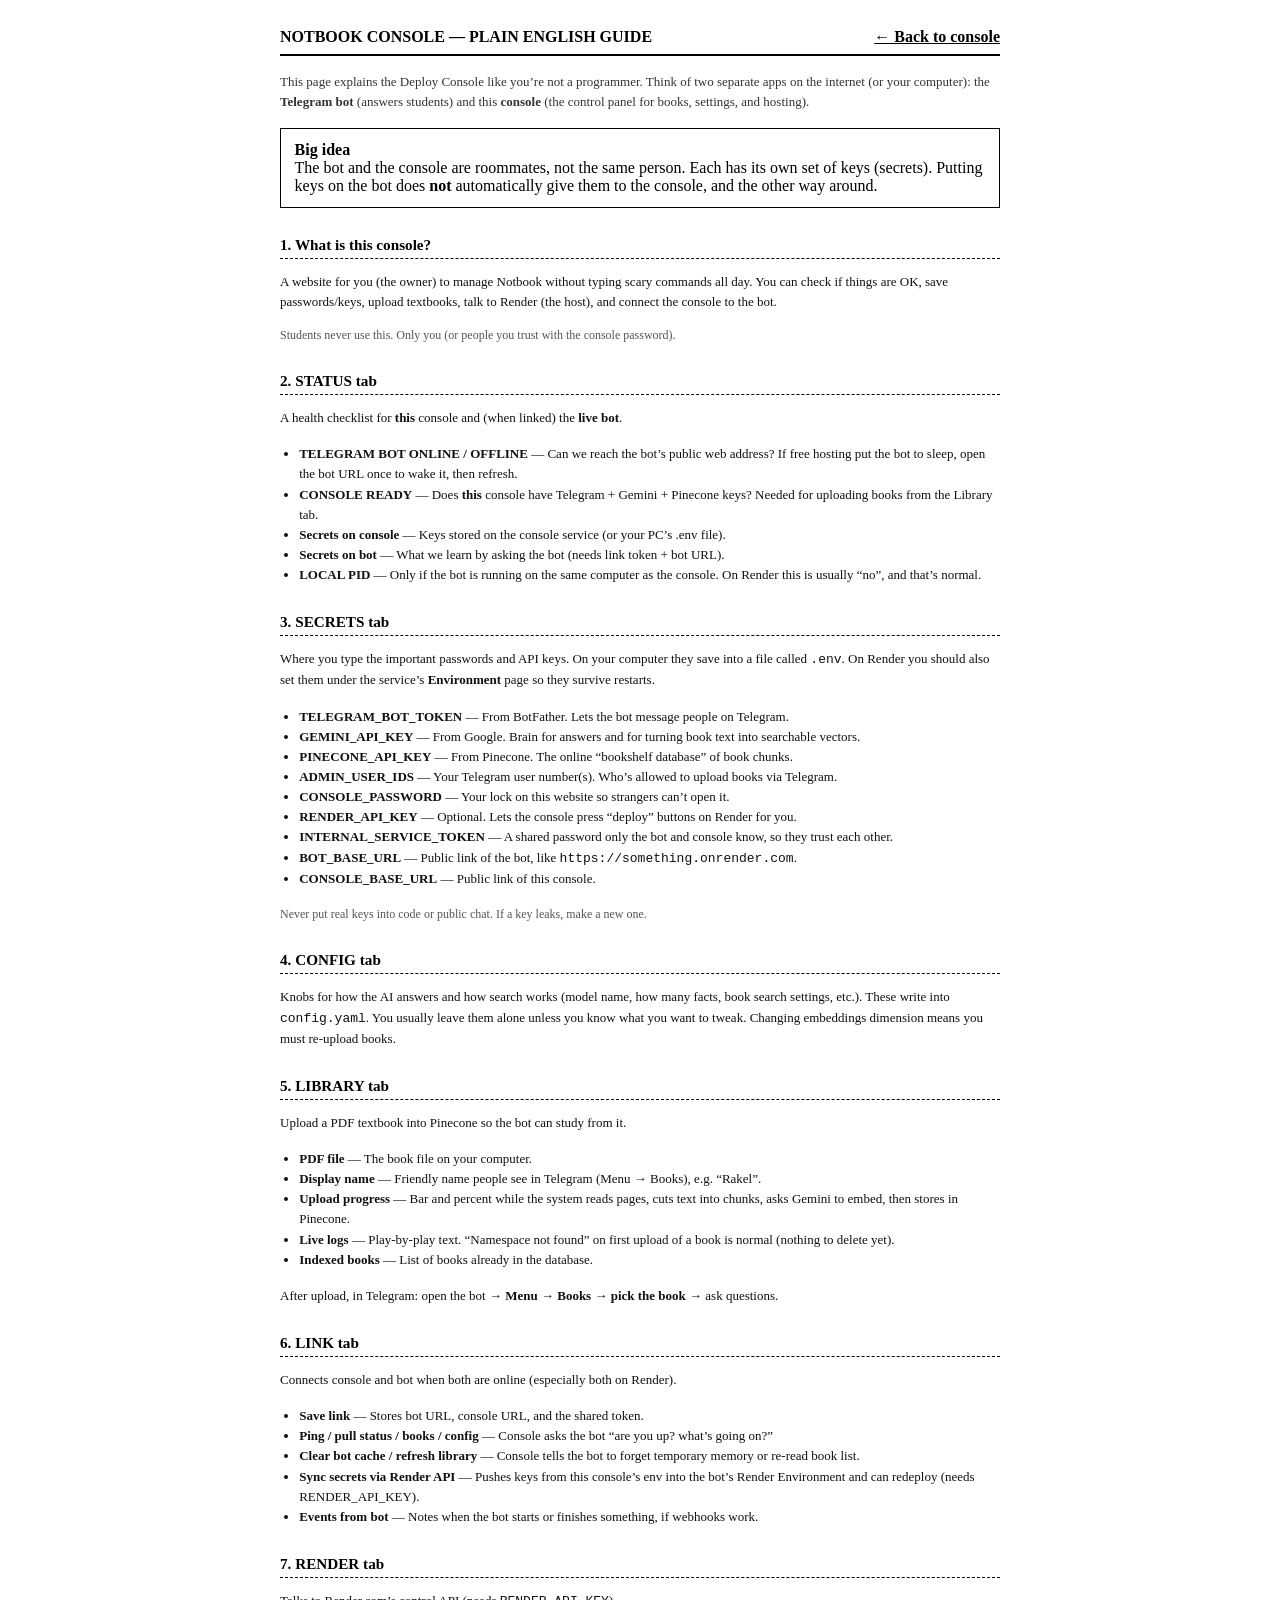
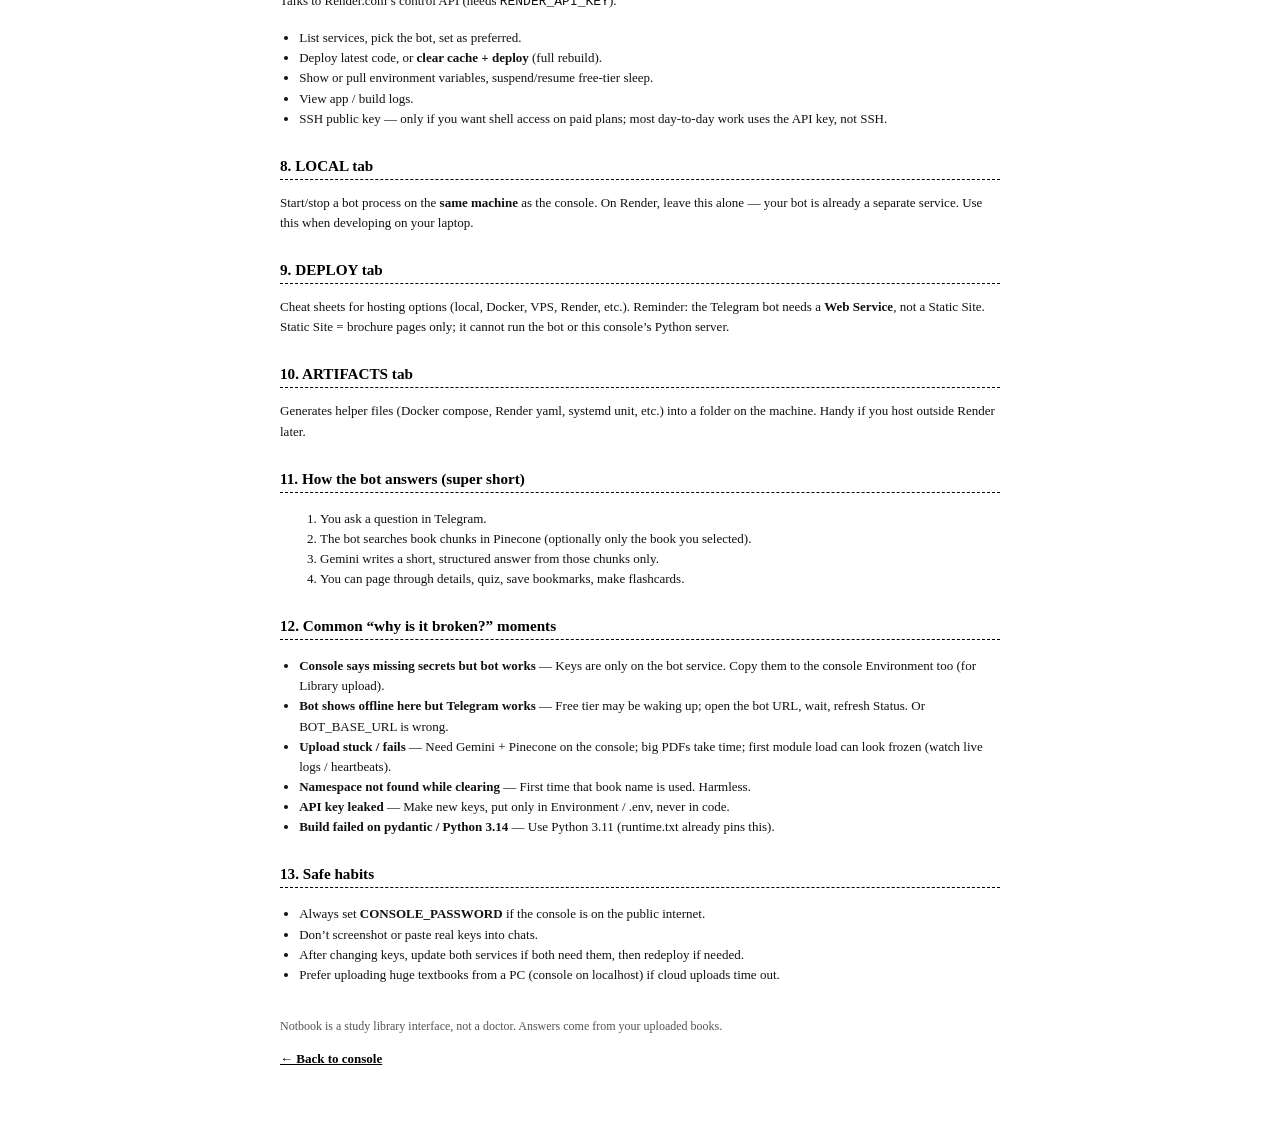
==== deploy_console/templates/docs.html @ f4c363a6 "Fix live bot status on STATUS; add plain-English /docs guide Probe BOT_BASE_URL /health and linked /" ====
<!DOCTYPE html>
<html lang="en">
<head>
  <meta charset="UTF-8" />
  <meta name="viewport" content="width=device-width, initial-scale=1" />
  <title>Notbook Console — Simple Guide</title>
  <link rel="stylesheet" href="/static/style.css" />
  <style>
    .docs { max-width: 720px; margin: 0 auto; padding: 1.25rem 1.1rem 3rem; }
    .docs h1 { font-size: 1.25rem; margin: 0 0 0.5rem; letter-spacing: 0.04em; }
    .docs h2 { font-size: 0.95rem; margin: 1.75rem 0 0.5rem; border-bottom: 1px dashed #000; padding-bottom: 0.25rem; }
    .docs p, .docs li { font-size: 13px; line-height: 1.55; color: #111; }
    .docs .lead { color: #333; margin-bottom: 1rem; }
    .docs .box { border: 1px solid #000; padding: 0.75rem 0.85rem; margin: 0.75rem 0; background: #fff; }
    .docs .dim { color: #555; font-size: 12px; }
    .docs a { color: #000; font-weight: 600; }
    .docs ul { padding-left: 1.2rem; }
    .docs .topbar { display: flex; justify-content: space-between; align-items: baseline; margin-bottom: 1rem; border-bottom: 2px solid #000; padding-bottom: 0.5rem; }
  </style>
</head>
<body>
  <div class="crt docs">
    <div class="topbar">
      <strong>NOTBOOK CONSOLE — PLAIN ENGLISH GUIDE</strong>
      <a href="/">← Back to console</a>
    </div>

    <p class="lead">
      This page explains the Deploy Console like you’re not a programmer.
      Think of two separate apps on the internet (or your computer): the <b>Telegram bot</b>
      (answers students) and this <b>console</b> (the control panel for books, settings, and hosting).
    </p>

    <div class="box">
      <b>Big idea</b><br />
      The bot and the console are roommates, not the same person.
      Each has its own set of keys (secrets). Putting keys on the bot does <b>not</b>
      automatically give them to the console, and the other way around.
    </div>

    <h2>1. What is this console?</h2>
    <p>
      A website for you (the owner) to manage Notbook without typing scary commands all day.
      You can check if things are OK, save passwords/keys, upload textbooks, talk to Render
      (the host), and connect the console to the bot.
    </p>
    <p class="dim">Students never use this. Only you (or people you trust with the console password).</p>

    <h2>2. STATUS tab</h2>
    <p>A health checklist for <b>this</b> console and (when linked) the <b>live bot</b>.</p>
    <ul>
      <li><b>TELEGRAM BOT ONLINE / OFFLINE</b> — Can we reach the bot’s public web address?
        If free hosting put the bot to sleep, open the bot URL once to wake it, then refresh.</li>
      <li><b>CONSOLE READY</b> — Does <b>this</b> console have Telegram + Gemini + Pinecone keys?
        Needed for uploading books from the Library tab.</li>
      <li><b>Secrets on console</b> — Keys stored on the console service (or your PC’s .env file).</li>
      <li><b>Secrets on bot</b> — What we learn by asking the bot (needs link token + bot URL).</li>
      <li><b>LOCAL PID</b> — Only if the bot is running on the same computer as the console.
        On Render this is usually “no”, and that’s normal.</li>
    </ul>

    <h2>3. SECRETS tab</h2>
    <p>Where you type the important passwords and API keys. On your computer they save into a file called <code>.env</code>. On Render you should also set them under the service’s <b>Environment</b> page so they survive restarts.</p>
    <ul>
      <li><b>TELEGRAM_BOT_TOKEN</b> — From BotFather. Lets the bot message people on Telegram.</li>
      <li><b>GEMINI_API_KEY</b> — From Google. Brain for answers and for turning book text into searchable vectors.</li>
      <li><b>PINECONE_API_KEY</b> — From Pinecone. The online “bookshelf database” of book chunks.</li>
      <li><b>ADMIN_USER_IDS</b> — Your Telegram user number(s). Who’s allowed to upload books via Telegram.</li>
      <li><b>CONSOLE_PASSWORD</b> — Your lock on this website so strangers can’t open it.</li>
      <li><b>RENDER_API_KEY</b> — Optional. Lets the console press “deploy” buttons on Render for you.</li>
      <li><b>INTERNAL_SERVICE_TOKEN</b> — A shared password only the bot and console know, so they trust each other.</li>
      <li><b>BOT_BASE_URL</b> — Public link of the bot, like <code>https://something.onrender.com</code>.</li>
      <li><b>CONSOLE_BASE_URL</b> — Public link of this console.</li>
    </ul>
    <p class="dim">Never put real keys into code or public chat. If a key leaks, make a new one.</p>

    <h2>4. CONFIG tab</h2>
    <p>
      Knobs for how the AI answers and how search works (model name, how many facts, book search settings, etc.).
      These write into <code>config.yaml</code>. You usually leave them alone unless you know what you want to tweak.
      Changing embeddings dimension means you must re-upload books.
    </p>

    <h2>5. LIBRARY tab</h2>
    <p>Upload a PDF textbook into Pinecone so the bot can study from it.</p>
    <ul>
      <li><b>PDF file</b> — The book file on your computer.</li>
      <li><b>Display name</b> — Friendly name people see in Telegram (Menu → Books), e.g. “Rakel”.</li>
      <li><b>Upload progress</b> — Bar and percent while the system reads pages, cuts text into chunks, asks Gemini to embed, then stores in Pinecone.</li>
      <li><b>Live logs</b> — Play-by-play text. “Namespace not found” on first upload of a book is normal (nothing to delete yet).</li>
      <li><b>Indexed books</b> — List of books already in the database.</li>
    </ul>
    <p>
      After upload, in Telegram: open the bot → <b>Menu → Books → pick the book</b> → ask questions.
    </p>

    <h2>6. LINK tab</h2>
    <p>Connects console and bot when both are online (especially both on Render).</p>
    <ul>
      <li><b>Save link</b> — Stores bot URL, console URL, and the shared token.</li>
      <li><b>Ping / pull status / books / config</b> — Console asks the bot “are you up? what’s going on?”</li>
      <li><b>Clear bot cache / refresh library</b> — Console tells the bot to forget temporary memory or re-read book list.</li>
      <li><b>Sync secrets via Render API</b> — Pushes keys from this console’s env into the bot’s Render Environment and can redeploy (needs RENDER_API_KEY).</li>
      <li><b>Events from bot</b> — Notes when the bot starts or finishes something, if webhooks work.</li>
    </ul>

    <h2>7. RENDER tab</h2>
    <p>Talks to Render.com’s control API (needs <code>RENDER_API_KEY</code>).</p>
    <ul>
      <li>List services, pick the bot, set as preferred.</li>
      <li>Deploy latest code, or <b>clear cache + deploy</b> (full rebuild).</li>
      <li>Show or pull environment variables, suspend/resume free-tier sleep.</li>
      <li>View app / build logs.</li>
      <li>SSH public key — only if you want shell access on paid plans; most day-to-day work uses the API key, not SSH.</li>
    </ul>

    <h2>8. LOCAL tab</h2>
    <p>
      Start/stop a bot process on the <b>same machine</b> as the console.
      On Render, leave this alone — your bot is already a separate service.
      Use this when developing on your laptop.
    </p>

    <h2>9. DEPLOY tab</h2>
    <p>
      Cheat sheets for hosting options (local, Docker, VPS, Render, etc.).
      Reminder: the Telegram bot needs a <b>Web Service</b>, not a Static Site.
      Static Site = brochure pages only; it cannot run the bot or this console’s Python server.
    </p>

    <h2>10. ARTIFACTS tab</h2>
    <p>
      Generates helper files (Docker compose, Render yaml, systemd unit, etc.) into a folder on the machine.
      Handy if you host outside Render later.
    </p>

    <h2>11. How the bot answers (super short)</h2>
    <ol>
      <li>You ask a question in Telegram.</li>
      <li>The bot searches book chunks in Pinecone (optionally only the book you selected).</li>
      <li>Gemini writes a short, structured answer from those chunks only.</li>
      <li>You can page through details, quiz, save bookmarks, make flashcards.</li>
    </ol>

    <h2>12. Common “why is it broken?” moments</h2>
    <ul>
      <li><b>Console says missing secrets but bot works</b> — Keys are only on the bot service. Copy them to the console Environment too (for Library upload).</li>
      <li><b>Bot shows offline here but Telegram works</b> — Free tier may be waking up; open the bot URL, wait, refresh Status. Or BOT_BASE_URL is wrong.</li>
      <li><b>Upload stuck / fails</b> — Need Gemini + Pinecone on the console; big PDFs take time; first module load can look frozen (watch live logs / heartbeats).</li>
      <li><b>Namespace not found while clearing</b> — First time that book name is used. Harmless.</li>
      <li><b>API key leaked</b> — Make new keys, put only in Environment / .env, never in code.</li>
      <li><b>Build failed on pydantic / Python 3.14</b> — Use Python 3.11 (runtime.txt already pins this).</li>
    </ul>

    <h2>13. Safe habits</h2>
    <ul>
      <li>Always set <b>CONSOLE_PASSWORD</b> if the console is on the public internet.</li>
      <li>Don’t screenshot or paste real keys into chats.</li>
      <li>After changing keys, update both services if both need them, then redeploy if needed.</li>
      <li>Prefer uploading huge textbooks from a PC (console on localhost) if cloud uploads time out.</li>
    </ul>

    <p class="dim" style="margin-top:2rem">
      Notbook is a study library interface, not a doctor. Answers come from your uploaded books.
    </p>
    <p><a href="/">← Back to console</a></p>
  </div>
</body>
</html>
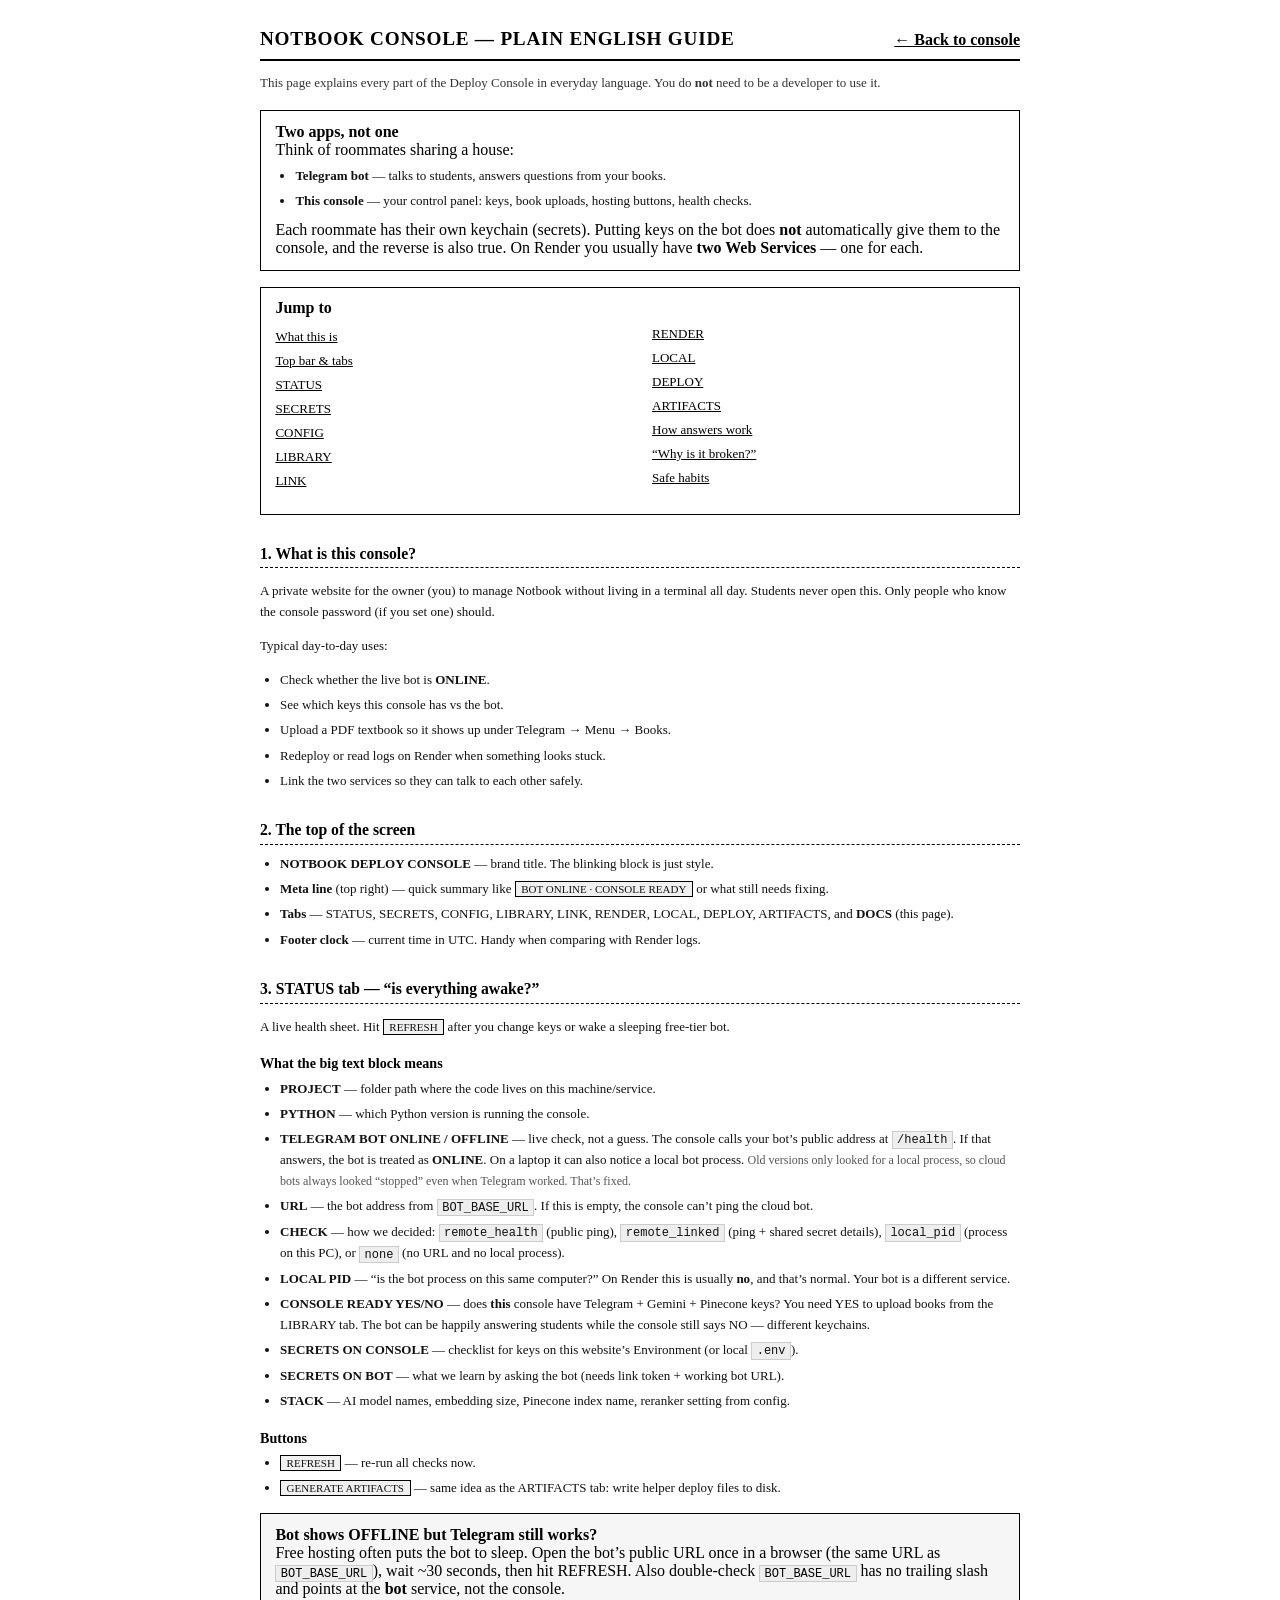
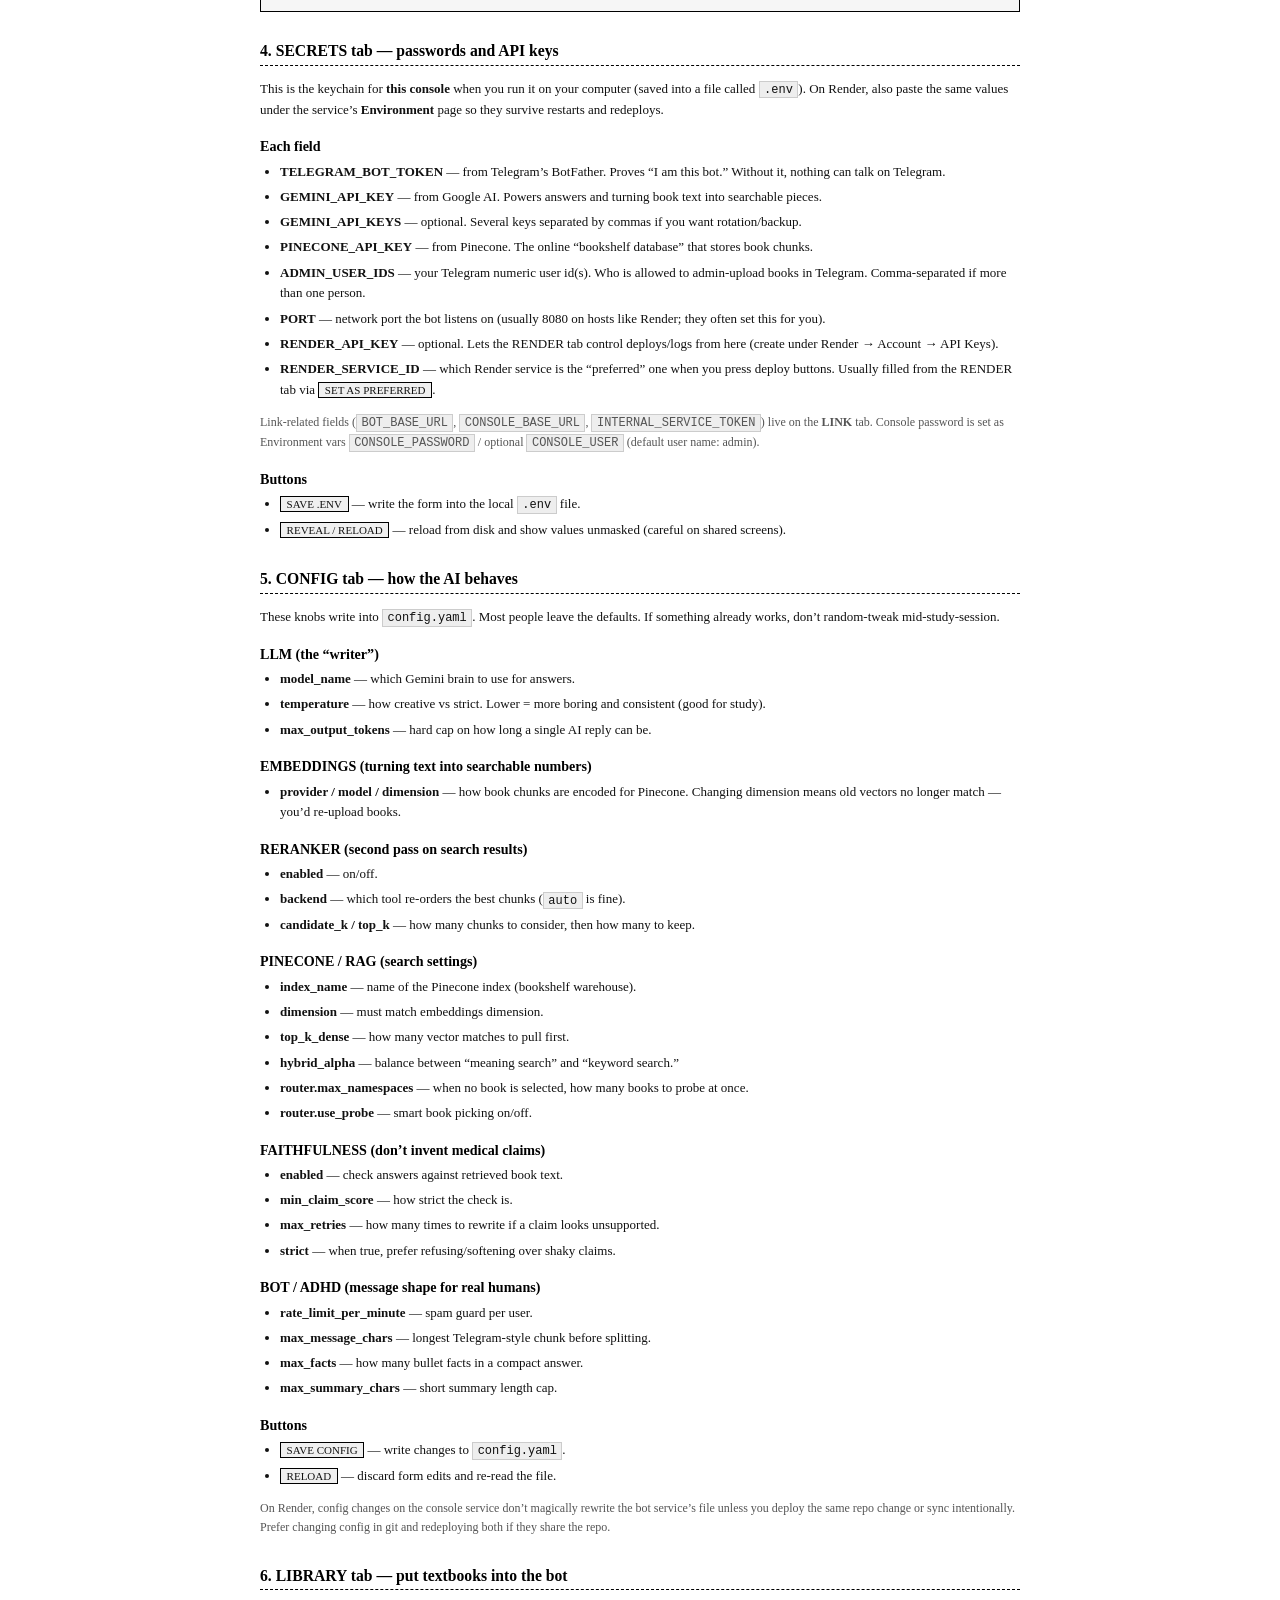
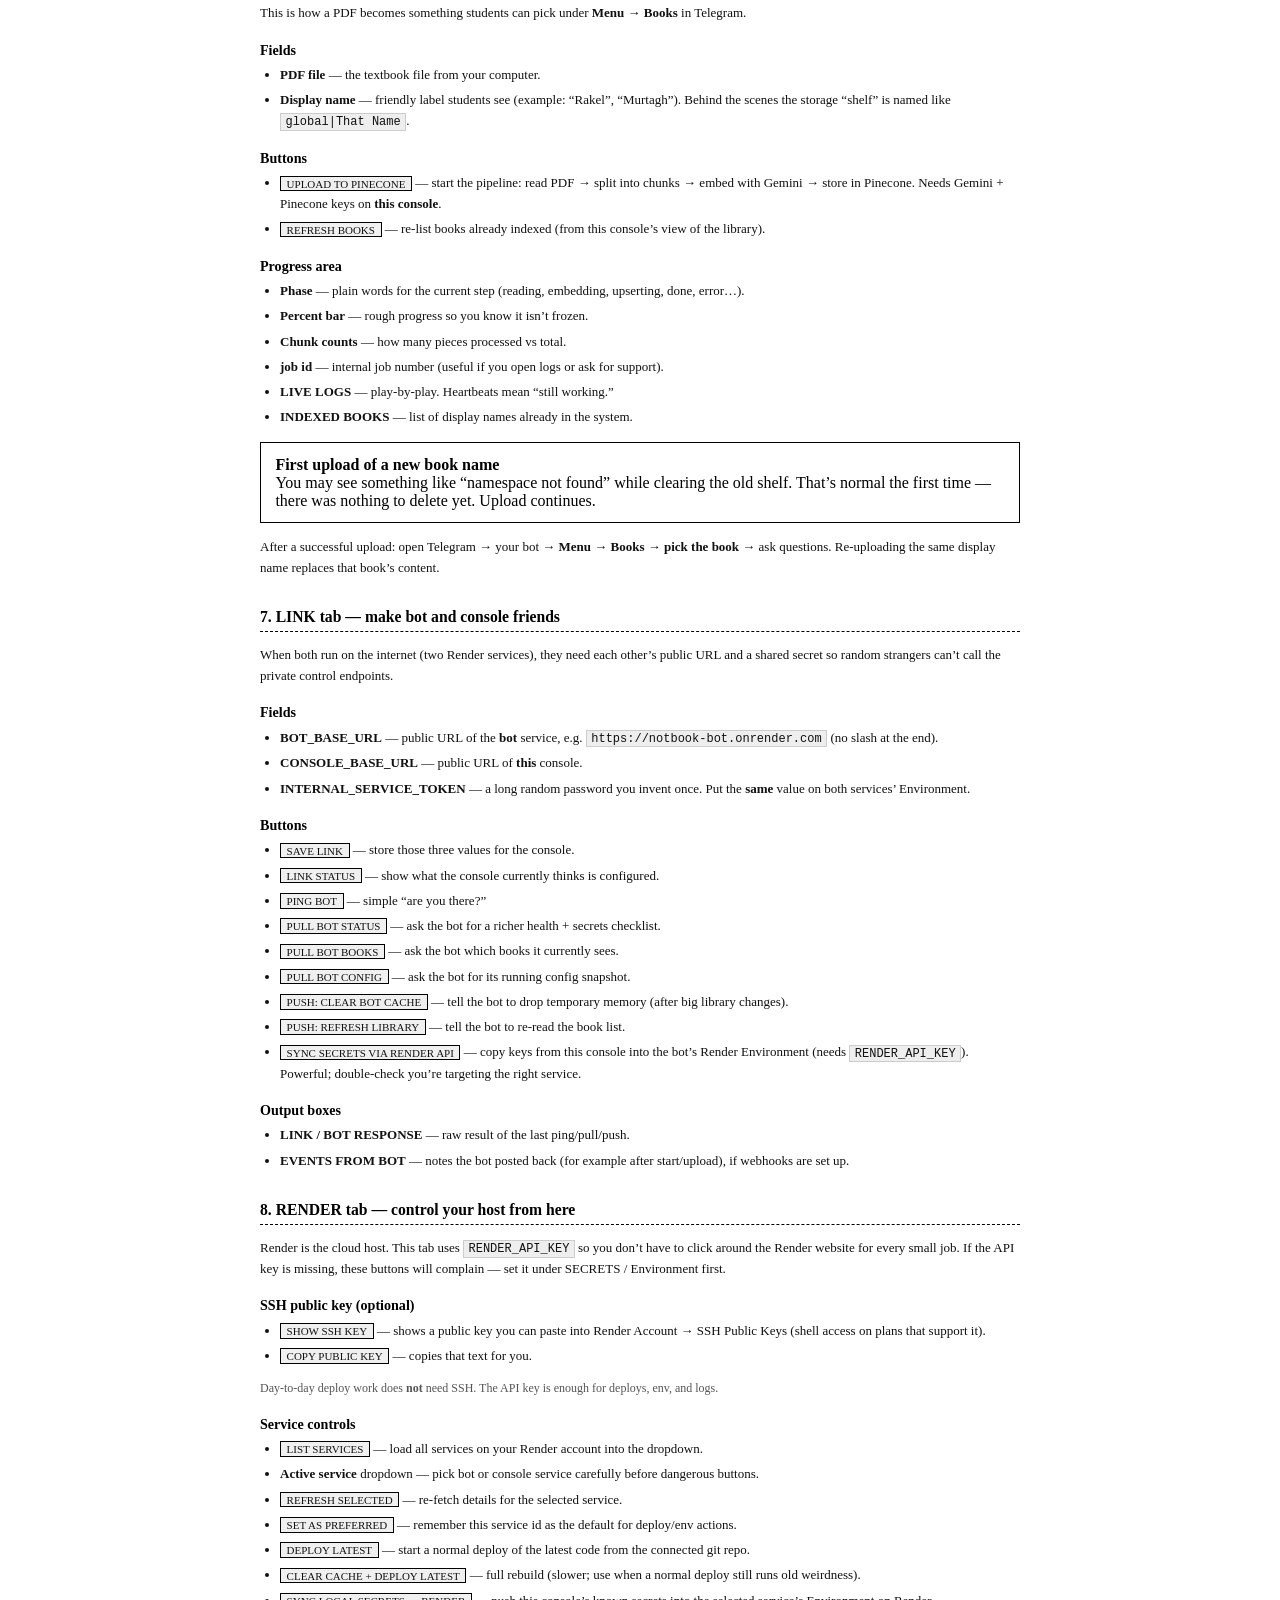
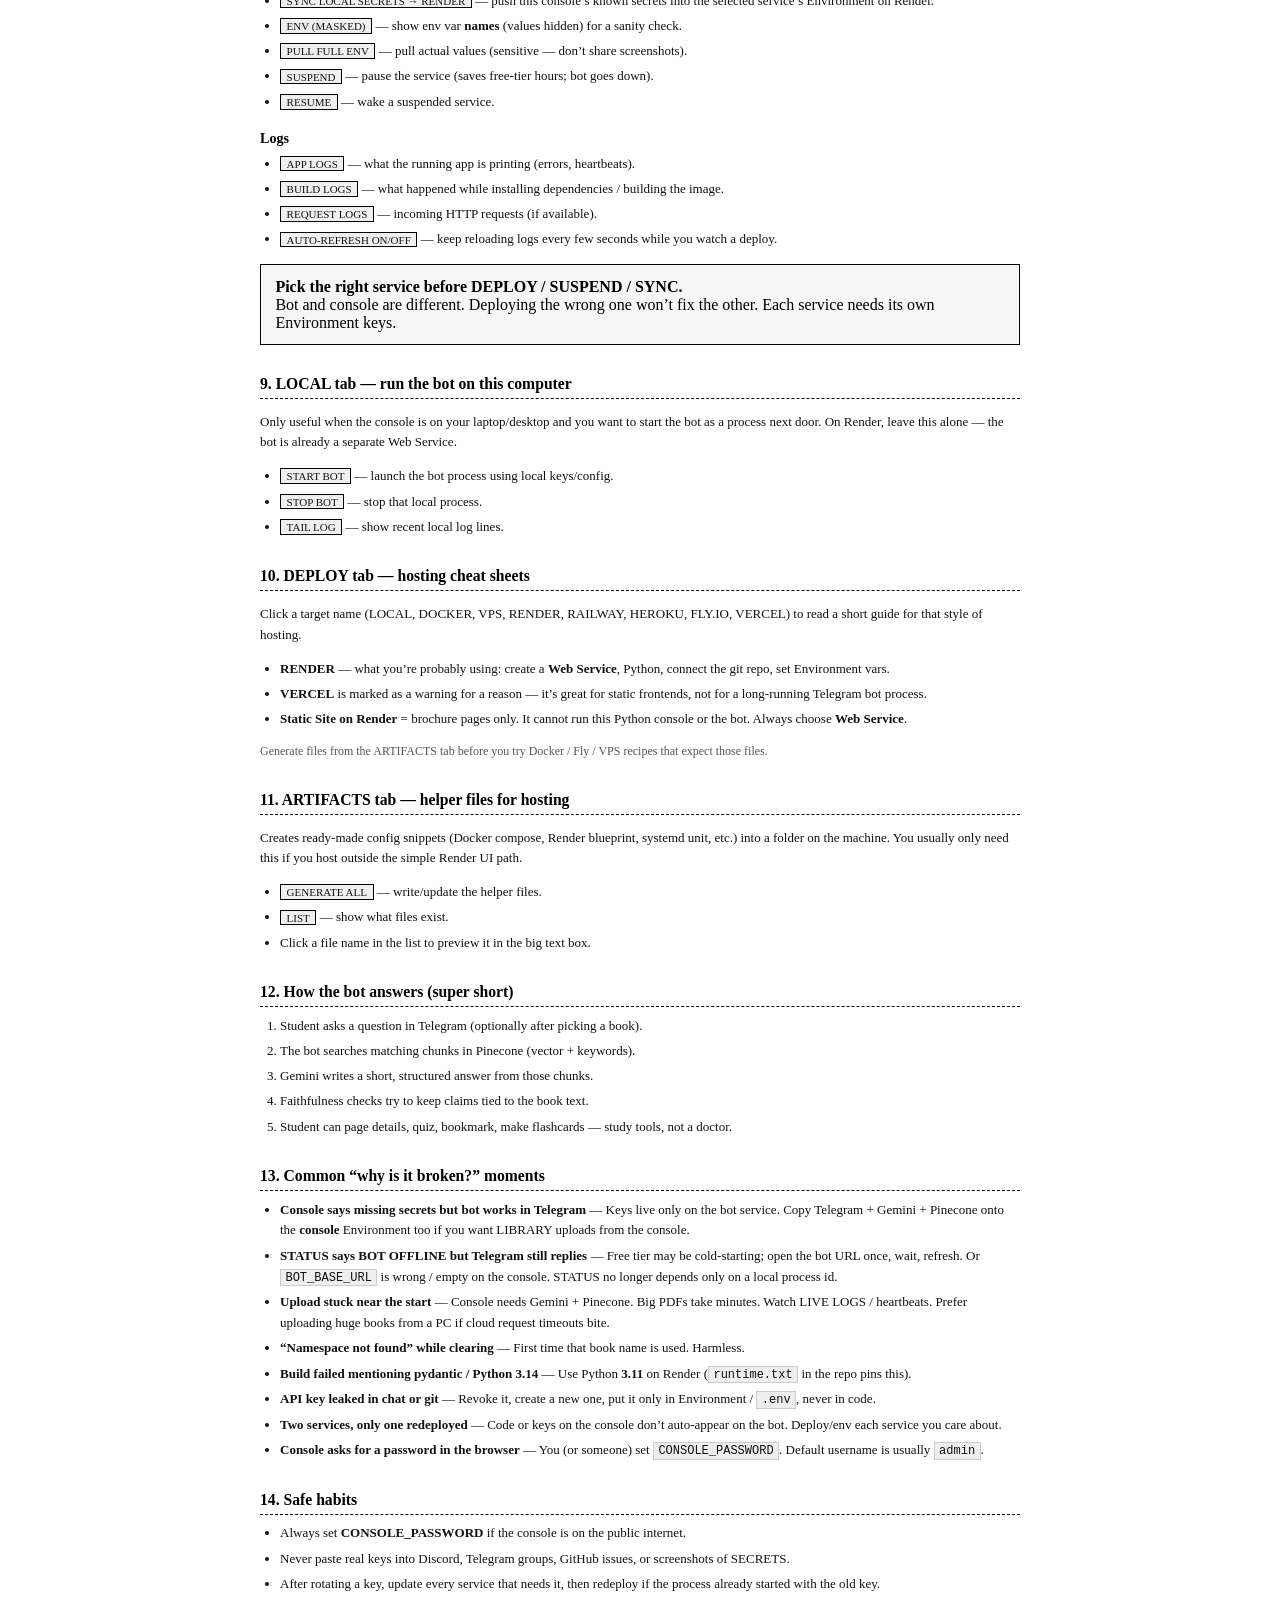
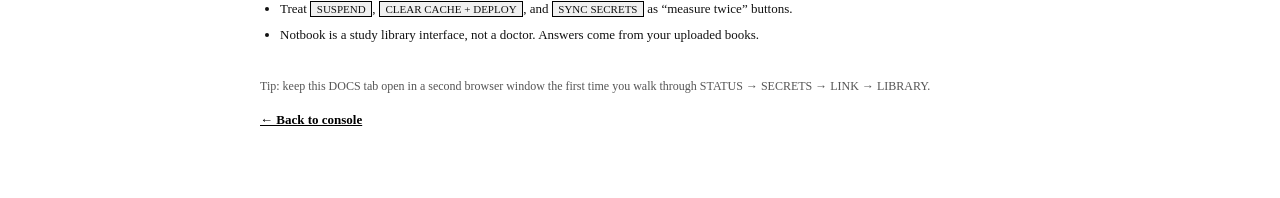
==== commit 1b6a5ead: "Fix bot ONLINE status (live /health) and expand plain-English /docs STATUS now treats local process " ====
--- a/deploy_console/templates/docs.html
+++ b/deploy_console/templates/docs.html
@@ -6,162 +6,465 @@
   <title>Notbook Console — Simple Guide</title>
   <link rel="stylesheet" href="/static/style.css" />
   <style>
-    .docs { max-width: 720px; margin: 0 auto; padding: 1.25rem 1.1rem 3rem; }
-    .docs h1 { font-size: 1.25rem; margin: 0 0 0.5rem; letter-spacing: 0.04em; }
-    .docs h2 { font-size: 0.95rem; margin: 1.75rem 0 0.5rem; border-bottom: 1px dashed #000; padding-bottom: 0.25rem; }
-    .docs p, .docs li { font-size: 13px; line-height: 1.55; color: #111; }
-    .docs .lead { color: #333; margin-bottom: 1rem; }
-    .docs .box { border: 1px solid #000; padding: 0.75rem 0.85rem; margin: 0.75rem 0; background: #fff; }
+    .docs { max-width: 760px; margin: 0 auto; padding: 1.25rem 1.1rem 3.5rem; }
+    .docs h1 { font-size: 1.2rem; margin: 0; letter-spacing: 0.04em; }
+    .docs h2 { font-size: 0.98rem; margin: 1.85rem 0 0.55rem; border-bottom: 1px dashed #000; padding-bottom: 0.3rem; }
+    .docs h3 { font-size: 0.88rem; margin: 1.1rem 0 0.35rem; }
+    .docs p, .docs li { font-size: 13px; line-height: 1.6; color: #111; }
+    .docs .lead { color: #333; margin: 0.75rem 0 1rem; }
+    .docs .box { border: 1px solid #000; padding: 0.8rem 0.9rem; margin: 0.85rem 0; background: #fff; }
+    .docs .box.warn { background: #f6f6f6; }
     .docs .dim { color: #555; font-size: 12px; }
     .docs a { color: #000; font-weight: 600; }
-    .docs ul { padding-left: 1.2rem; }
-    .docs .topbar { display: flex; justify-content: space-between; align-items: baseline; margin-bottom: 1rem; border-bottom: 2px solid #000; padding-bottom: 0.5rem; }
+    .docs ul, .docs ol { padding-left: 1.25rem; margin: 0.4rem 0 0.6rem; }
+    .docs li { margin: 0.28rem 0; }
+    .docs code { font-size: 12px; background: #eee; padding: 0.05rem 0.28rem; border: 1px solid #ccc; }
+    .docs .topbar {
+      display: flex; justify-content: space-between; align-items: baseline; gap: 1rem;
+      margin-bottom: 0.75rem; border-bottom: 2px solid #000; padding-bottom: 0.55rem;
+      flex-wrap: wrap;
+    }
+    .docs .toc { border: 1px solid #000; padding: 0.7rem 0.9rem; margin: 1rem 0; }
+    .docs .toc a { font-weight: 500; text-decoration: underline; }
+    .docs .toc ul { list-style: none; padding-left: 0; columns: 2; column-gap: 1.5rem; }
+    .docs .toc li { break-inside: avoid; margin: 0.2rem 0; }
+    .docs kbd {
+      font-size: 11px; border: 1px solid #000; padding: 0.05rem 0.35rem;
+      background: #f0f0f0; font-family: inherit;
+    }
+    @media (max-width: 560px) {
+      .docs .toc ul { columns: 1; }
+    }
   </style>
 </head>
 <body>
   <div class="crt docs">
     <div class="topbar">
-      <strong>NOTBOOK CONSOLE — PLAIN ENGLISH GUIDE</strong>
+      <h1>NOTBOOK CONSOLE — PLAIN ENGLISH GUIDE</h1>
       <a href="/">← Back to console</a>
     </div>
 
     <p class="lead">
-      This page explains the Deploy Console like you’re not a programmer.
-      Think of two separate apps on the internet (or your computer): the <b>Telegram bot</b>
-      (answers students) and this <b>console</b> (the control panel for books, settings, and hosting).
+      This page explains every part of the Deploy Console in everyday language.
+      You do <b>not</b> need to be a developer to use it.
     </p>
 
     <div class="box">
-      <b>Big idea</b><br />
-      The bot and the console are roommates, not the same person.
-      Each has its own set of keys (secrets). Putting keys on the bot does <b>not</b>
-      automatically give them to the console, and the other way around.
+      <b>Two apps, not one</b><br />
+      Think of roommates sharing a house:
+      <ul>
+        <li><b>Telegram bot</b> — talks to students, answers questions from your books.</li>
+        <li><b>This console</b> — your control panel: keys, book uploads, hosting buttons, health checks.</li>
+      </ul>
+      Each roommate has their own keychain (secrets). Putting keys on the bot does
+      <b>not</b> automatically give them to the console, and the reverse is also true.
+      On Render you usually have <b>two Web Services</b> — one for each.
     </div>
 
-    <h2>1. What is this console?</h2>
-    <p>
-      A website for you (the owner) to manage Notbook without typing scary commands all day.
-      You can check if things are OK, save passwords/keys, upload textbooks, talk to Render
-      (the host), and connect the console to the bot.
-    </p>
-    <p class="dim">Students never use this. Only you (or people you trust with the console password).</p>
-
-    <h2>2. STATUS tab</h2>
-    <p>A health checklist for <b>this</b> console and (when linked) the <b>live bot</b>.</p>
-    <ul>
-      <li><b>TELEGRAM BOT ONLINE / OFFLINE</b> — Can we reach the bot’s public web address?
-        If free hosting put the bot to sleep, open the bot URL once to wake it, then refresh.</li>
-      <li><b>CONSOLE READY</b> — Does <b>this</b> console have Telegram + Gemini + Pinecone keys?
-        Needed for uploading books from the Library tab.</li>
-      <li><b>Secrets on console</b> — Keys stored on the console service (or your PC’s .env file).</li>
-      <li><b>Secrets on bot</b> — What we learn by asking the bot (needs link token + bot URL).</li>
-      <li><b>LOCAL PID</b> — Only if the bot is running on the same computer as the console.
-        On Render this is usually “no”, and that’s normal.</li>
-    </ul>
-
-    <h2>3. SECRETS tab</h2>
-    <p>Where you type the important passwords and API keys. On your computer they save into a file called <code>.env</code>. On Render you should also set them under the service’s <b>Environment</b> page so they survive restarts.</p>
-    <ul>
-      <li><b>TELEGRAM_BOT_TOKEN</b> — From BotFather. Lets the bot message people on Telegram.</li>
-      <li><b>GEMINI_API_KEY</b> — From Google. Brain for answers and for turning book text into searchable vectors.</li>
-      <li><b>PINECONE_API_KEY</b> — From Pinecone. The online “bookshelf database” of book chunks.</li>
-      <li><b>ADMIN_USER_IDS</b> — Your Telegram user number(s). Who’s allowed to upload books via Telegram.</li>
-      <li><b>CONSOLE_PASSWORD</b> — Your lock on this website so strangers can’t open it.</li>
-      <li><b>RENDER_API_KEY</b> — Optional. Lets the console press “deploy” buttons on Render for you.</li>
-      <li><b>INTERNAL_SERVICE_TOKEN</b> — A shared password only the bot and console know, so they trust each other.</li>
-      <li><b>BOT_BASE_URL</b> — Public link of the bot, like <code>https://something.onrender.com</code>.</li>
-      <li><b>CONSOLE_BASE_URL</b> — Public link of this console.</li>
-    </ul>
-    <p class="dim">Never put real keys into code or public chat. If a key leaks, make a new one.</p>
-
-    <h2>4. CONFIG tab</h2>
-    <p>
-      Knobs for how the AI answers and how search works (model name, how many facts, book search settings, etc.).
-      These write into <code>config.yaml</code>. You usually leave them alone unless you know what you want to tweak.
-      Changing embeddings dimension means you must re-upload books.
-    </p>
-
-    <h2>5. LIBRARY tab</h2>
-    <p>Upload a PDF textbook into Pinecone so the bot can study from it.</p>
-    <ul>
-      <li><b>PDF file</b> — The book file on your computer.</li>
-      <li><b>Display name</b> — Friendly name people see in Telegram (Menu → Books), e.g. “Rakel”.</li>
-      <li><b>Upload progress</b> — Bar and percent while the system reads pages, cuts text into chunks, asks Gemini to embed, then stores in Pinecone.</li>
-      <li><b>Live logs</b> — Play-by-play text. “Namespace not found” on first upload of a book is normal (nothing to delete yet).</li>
-      <li><b>Indexed books</b> — List of books already in the database.</li>
-    </ul>
-    <p>
-      After upload, in Telegram: open the bot → <b>Menu → Books → pick the book</b> → ask questions.
-    </p>
-
-    <h2>6. LINK tab</h2>
-    <p>Connects console and bot when both are online (especially both on Render).</p>
-    <ul>
-      <li><b>Save link</b> — Stores bot URL, console URL, and the shared token.</li>
-      <li><b>Ping / pull status / books / config</b> — Console asks the bot “are you up? what’s going on?”</li>
-      <li><b>Clear bot cache / refresh library</b> — Console tells the bot to forget temporary memory or re-read book list.</li>
-      <li><b>Sync secrets via Render API</b> — Pushes keys from this console’s env into the bot’s Render Environment and can redeploy (needs RENDER_API_KEY).</li>
-      <li><b>Events from bot</b> — Notes when the bot starts or finishes something, if webhooks work.</li>
-    </ul>
-
-    <h2>7. RENDER tab</h2>
-    <p>Talks to Render.com’s control API (needs <code>RENDER_API_KEY</code>).</p>
-    <ul>
-      <li>List services, pick the bot, set as preferred.</li>
-      <li>Deploy latest code, or <b>clear cache + deploy</b> (full rebuild).</li>
-      <li>Show or pull environment variables, suspend/resume free-tier sleep.</li>
-      <li>View app / build logs.</li>
-      <li>SSH public key — only if you want shell access on paid plans; most day-to-day work uses the API key, not SSH.</li>
-    </ul>
-
-    <h2>8. LOCAL tab</h2>
-    <p>
-      Start/stop a bot process on the <b>same machine</b> as the console.
-      On Render, leave this alone — your bot is already a separate service.
-      Use this when developing on your laptop.
-    </p>
-
-    <h2>9. DEPLOY tab</h2>
-    <p>
-      Cheat sheets for hosting options (local, Docker, VPS, Render, etc.).
-      Reminder: the Telegram bot needs a <b>Web Service</b>, not a Static Site.
-      Static Site = brochure pages only; it cannot run the bot or this console’s Python server.
-    </p>
-
-    <h2>10. ARTIFACTS tab</h2>
-    <p>
-      Generates helper files (Docker compose, Render yaml, systemd unit, etc.) into a folder on the machine.
-      Handy if you host outside Render later.
-    </p>
-
-    <h2>11. How the bot answers (super short)</h2>
+    <nav class="toc" aria-label="Table of contents">
+      <b>Jump to</b>
+      <ul>
+        <li><a href="#overview">What this is</a></li>
+        <li><a href="#top">Top bar &amp; tabs</a></li>
+        <li><a href="#status">STATUS</a></li>
+        <li><a href="#secrets">SECRETS</a></li>
+        <li><a href="#config">CONFIG</a></li>
+        <li><a href="#library">LIBRARY</a></li>
+        <li><a href="#link">LINK</a></li>
+        <li><a href="#render">RENDER</a></li>
+        <li><a href="#local">LOCAL</a></li>
+        <li><a href="#deploy">DEPLOY</a></li>
+        <li><a href="#artifacts">ARTIFACTS</a></li>
+        <li><a href="#how">How answers work</a></li>
+        <li><a href="#broken">“Why is it broken?”</a></li>
+        <li><a href="#safe">Safe habits</a></li>
+      </ul>
+    </nav>
+
+    <h2 id="overview">1. What is this console?</h2>
+    <p>
+      A private website for the owner (you) to manage Notbook without living in a terminal all day.
+      Students never open this. Only people who know the console password (if you set one) should.
+    </p>
+    <p>
+      Typical day-to-day uses:
+    </p>
+    <ul>
+      <li>Check whether the live bot is <b>ONLINE</b>.</li>
+      <li>See which keys this console has vs the bot.</li>
+      <li>Upload a PDF textbook so it shows up under Telegram → Menu → Books.</li>
+      <li>Redeploy or read logs on Render when something looks stuck.</li>
+      <li>Link the two services so they can talk to each other safely.</li>
+    </ul>
+
+    <h2 id="top">2. The top of the screen</h2>
+    <ul>
+      <li><b>NOTBOOK DEPLOY CONSOLE</b> — brand title. The blinking block is just style.</li>
+      <li><b>Meta line</b> (top right) — quick summary like <kbd>BOT ONLINE · CONSOLE READY</kbd>
+        or what still needs fixing.</li>
+      <li><b>Tabs</b> — STATUS, SECRETS, CONFIG, LIBRARY, LINK, RENDER, LOCAL, DEPLOY, ARTIFACTS, and <b>DOCS</b> (this page).</li>
+      <li><b>Footer clock</b> — current time in UTC. Handy when comparing with Render logs.</li>
+    </ul>
+
+    <!-- ========== STATUS ========== -->
+    <h2 id="status">3. STATUS tab — “is everything awake?”</h2>
+    <p>
+      A live health sheet. Hit <kbd>REFRESH</kbd> after you change keys or wake a sleeping free-tier bot.
+    </p>
+
+    <h3>What the big text block means</h3>
+    <ul>
+      <li><b>PROJECT</b> — folder path where the code lives on this machine/service.</li>
+      <li><b>PYTHON</b> — which Python version is running the console.</li>
+      <li>
+        <b>TELEGRAM BOT ONLINE / OFFLINE</b> — live check, not a guess.
+        The console calls your bot’s public address at <code>/health</code>.
+        If that answers, the bot is treated as <b>ONLINE</b>.
+        On a laptop it can also notice a local bot process.
+        <span class="dim">Old versions only looked for a local process, so cloud bots always looked “stopped” even when Telegram worked. That’s fixed.</span>
+      </li>
+      <li><b>URL</b> — the bot address from <code>BOT_BASE_URL</code>. If this is empty, the console can’t ping the cloud bot.</li>
+      <li><b>CHECK</b> — how we decided:
+        <code>remote_health</code> (public ping),
+        <code>remote_linked</code> (ping + shared secret details),
+        <code>local_pid</code> (process on this PC),
+        or <code>none</code> (no URL and no local process).</li>
+      <li><b>LOCAL PID</b> — “is the bot process on this same computer?” On Render this is usually <b>no</b>, and that’s normal. Your bot is a different service.</li>
+      <li>
+        <b>CONSOLE READY YES/NO</b> — does <b>this</b> console have Telegram + Gemini + Pinecone keys?
+        You need YES to upload books from the LIBRARY tab.
+        The bot can be happily answering students while the console still says NO — different keychains.
+      </li>
+      <li><b>SECRETS ON CONSOLE</b> — checklist for keys on this website’s Environment (or local <code>.env</code>).</li>
+      <li><b>SECRETS ON BOT</b> — what we learn by asking the bot (needs link token + working bot URL).</li>
+      <li><b>STACK</b> — AI model names, embedding size, Pinecone index name, reranker setting from config.</li>
+    </ul>
+
+    <h3>Buttons</h3>
+    <ul>
+      <li><kbd>REFRESH</kbd> — re-run all checks now.</li>
+      <li><kbd>GENERATE ARTIFACTS</kbd> — same idea as the ARTIFACTS tab: write helper deploy files to disk.</li>
+    </ul>
+
+    <div class="box warn">
+      <b>Bot shows OFFLINE but Telegram still works?</b><br />
+      Free hosting often puts the bot to sleep. Open the bot’s public URL once in a browser
+      (the same URL as <code>BOT_BASE_URL</code>), wait ~30 seconds, then hit REFRESH.
+      Also double-check <code>BOT_BASE_URL</code> has no trailing slash and points at the <b>bot</b> service, not the console.
+    </div>
+
+    <!-- ========== SECRETS ========== -->
+    <h2 id="secrets">4. SECRETS tab — passwords and API keys</h2>
+    <p>
+      This is the keychain for <b>this console</b> when you run it on your computer
+      (saved into a file called <code>.env</code>).
+      On Render, also paste the same values under the service’s
+      <b>Environment</b> page so they survive restarts and redeploys.
+    </p>
+
+    <h3>Each field</h3>
+    <ul>
+      <li><b>TELEGRAM_BOT_TOKEN</b> — from Telegram’s BotFather. Proves “I am this bot.” Without it, nothing can talk on Telegram.</li>
+      <li><b>GEMINI_API_KEY</b> — from Google AI. Powers answers and turning book text into searchable pieces.</li>
+      <li><b>GEMINI_API_KEYS</b> — optional. Several keys separated by commas if you want rotation/backup.</li>
+      <li><b>PINECONE_API_KEY</b> — from Pinecone. The online “bookshelf database” that stores book chunks.</li>
+      <li><b>ADMIN_USER_IDS</b> — your Telegram numeric user id(s). Who is allowed to admin-upload books in Telegram. Comma-separated if more than one person.</li>
+      <li><b>PORT</b> — network port the bot listens on (usually 8080 on hosts like Render; they often set this for you).</li>
+      <li><b>RENDER_API_KEY</b> — optional. Lets the RENDER tab control deploys/logs from here (create under Render → Account → API Keys).</li>
+      <li><b>RENDER_SERVICE_ID</b> — which Render service is the “preferred” one when you press deploy buttons. Usually filled from the RENDER tab via <kbd>SET AS PREFERRED</kbd>.</li>
+    </ul>
+    <p class="dim">
+      Link-related fields (<code>BOT_BASE_URL</code>, <code>CONSOLE_BASE_URL</code>, <code>INTERNAL_SERVICE_TOKEN</code>)
+      live on the <b>LINK</b> tab. Console password is set as Environment vars
+      <code>CONSOLE_PASSWORD</code> / optional <code>CONSOLE_USER</code> (default user name: admin).
+    </p>
+
+    <h3>Buttons</h3>
+    <ul>
+      <li><kbd>SAVE .ENV</kbd> — write the form into the local <code>.env</code> file.</li>
+      <li><kbd>REVEAL / RELOAD</kbd> — reload from disk and show values unmasked (careful on shared screens).</li>
+    </ul>
+
+    <!-- ========== CONFIG ========== -->
+    <h2 id="config">5. CONFIG tab — how the AI behaves</h2>
+    <p>
+      These knobs write into <code>config.yaml</code>. Most people leave the defaults.
+      If something already works, don’t random-tweak mid-study-session.
+    </p>
+
+    <h3>LLM (the “writer”)</h3>
+    <ul>
+      <li><b>model_name</b> — which Gemini brain to use for answers.</li>
+      <li><b>temperature</b> — how creative vs strict. Lower = more boring and consistent (good for study).</li>
+      <li><b>max_output_tokens</b> — hard cap on how long a single AI reply can be.</li>
+    </ul>
+
+    <h3>EMBEDDINGS (turning text into searchable numbers)</h3>
+    <ul>
+      <li><b>provider / model / dimension</b> — how book chunks are encoded for Pinecone.
+        Changing dimension means old vectors no longer match — you’d re-upload books.</li>
+    </ul>
+
+    <h3>RERANKER (second pass on search results)</h3>
+    <ul>
+      <li><b>enabled</b> — on/off.</li>
+      <li><b>backend</b> — which tool re-orders the best chunks (<code>auto</code> is fine).</li>
+      <li><b>candidate_k / top_k</b> — how many chunks to consider, then how many to keep.</li>
+    </ul>
+
+    <h3>PINECONE / RAG (search settings)</h3>
+    <ul>
+      <li><b>index_name</b> — name of the Pinecone index (bookshelf warehouse).</li>
+      <li><b>dimension</b> — must match embeddings dimension.</li>
+      <li><b>top_k_dense</b> — how many vector matches to pull first.</li>
+      <li><b>hybrid_alpha</b> — balance between “meaning search” and “keyword search.”</li>
+      <li><b>router.max_namespaces</b> — when no book is selected, how many books to probe at once.</li>
+      <li><b>router.use_probe</b> — smart book picking on/off.</li>
+    </ul>
+
+    <h3>FAITHFULNESS (don’t invent medical claims)</h3>
+    <ul>
+      <li><b>enabled</b> — check answers against retrieved book text.</li>
+      <li><b>min_claim_score</b> — how strict the check is.</li>
+      <li><b>max_retries</b> — how many times to rewrite if a claim looks unsupported.</li>
+      <li><b>strict</b> — when true, prefer refusing/softening over shaky claims.</li>
+    </ul>
+
+    <h3>BOT / ADHD (message shape for real humans)</h3>
+    <ul>
+      <li><b>rate_limit_per_minute</b> — spam guard per user.</li>
+      <li><b>max_message_chars</b> — longest Telegram-style chunk before splitting.</li>
+      <li><b>max_facts</b> — how many bullet facts in a compact answer.</li>
+      <li><b>max_summary_chars</b> — short summary length cap.</li>
+    </ul>
+
+    <h3>Buttons</h3>
+    <ul>
+      <li><kbd>SAVE CONFIG</kbd> — write changes to <code>config.yaml</code>.</li>
+      <li><kbd>RELOAD</kbd> — discard form edits and re-read the file.</li>
+    </ul>
+    <p class="dim">
+      On Render, config changes on the console service don’t magically rewrite the bot service’s file
+      unless you deploy the same repo change or sync intentionally. Prefer changing config in git and redeploying both if they share the repo.
+    </p>
+
+    <!-- ========== LIBRARY ========== -->
+    <h2 id="library">6. LIBRARY tab — put textbooks into the bot</h2>
+    <p>
+      This is how a PDF becomes something students can pick under <b>Menu → Books</b> in Telegram.
+    </p>
+
+    <h3>Fields</h3>
+    <ul>
+      <li><b>PDF file</b> — the textbook file from your computer.</li>
+      <li><b>Display name</b> — friendly label students see (example: “Rakel”, “Murtagh”).
+        Behind the scenes the storage “shelf” is named like <code>global|That Name</code>.</li>
+    </ul>
+
+    <h3>Buttons</h3>
+    <ul>
+      <li><kbd>UPLOAD TO PINECONE</kbd> — start the pipeline: read PDF → split into chunks → embed with Gemini → store in Pinecone.
+        Needs Gemini + Pinecone keys on <b>this console</b>.</li>
+      <li><kbd>REFRESH BOOKS</kbd> — re-list books already indexed (from this console’s view of the library).</li>
+    </ul>
+
+    <h3>Progress area</h3>
+    <ul>
+      <li><b>Phase</b> — plain words for the current step (reading, embedding, upserting, done, error…).</li>
+      <li><b>Percent bar</b> — rough progress so you know it isn’t frozen.</li>
+      <li><b>Chunk counts</b> — how many pieces processed vs total.</li>
+      <li><b>job id</b> — internal job number (useful if you open logs or ask for support).</li>
+      <li><b>LIVE LOGS</b> — play-by-play. Heartbeats mean “still working.”</li>
+      <li><b>INDEXED BOOKS</b> — list of display names already in the system.</li>
+    </ul>
+
+    <div class="box">
+      <b>First upload of a new book name</b><br />
+      You may see something like “namespace not found” while clearing the old shelf.
+      That’s normal the first time — there was nothing to delete yet. Upload continues.
+    </div>
+
+    <p>
+      After a successful upload: open Telegram → your bot → <b>Menu → Books → pick the book</b> → ask questions.
+      Re-uploading the same display name replaces that book’s content.
+    </p>
+
+    <!-- ========== LINK ========== -->
+    <h2 id="link">7. LINK tab — make bot and console friends</h2>
+    <p>
+      When both run on the internet (two Render services), they need each other’s public URL
+      and a shared secret so random strangers can’t call the private control endpoints.
+    </p>
+
+    <h3>Fields</h3>
+    <ul>
+      <li><b>BOT_BASE_URL</b> — public URL of the <b>bot</b> service, e.g. <code>https://notbook-bot.onrender.com</code> (no slash at the end).</li>
+      <li><b>CONSOLE_BASE_URL</b> — public URL of <b>this</b> console.</li>
+      <li><b>INTERNAL_SERVICE_TOKEN</b> — a long random password you invent once. Put the <b>same</b> value on both services’ Environment.</li>
+    </ul>
+
+    <h3>Buttons</h3>
+    <ul>
+      <li><kbd>SAVE LINK</kbd> — store those three values for the console.</li>
+      <li><kbd>LINK STATUS</kbd> — show what the console currently thinks is configured.</li>
+      <li><kbd>PING BOT</kbd> — simple “are you there?”</li>
+      <li><kbd>PULL BOT STATUS</kbd> — ask the bot for a richer health + secrets checklist.</li>
+      <li><kbd>PULL BOT BOOKS</kbd> — ask the bot which books it currently sees.</li>
+      <li><kbd>PULL BOT CONFIG</kbd> — ask the bot for its running config snapshot.</li>
+      <li><kbd>PUSH: CLEAR BOT CACHE</kbd> — tell the bot to drop temporary memory (after big library changes).</li>
+      <li><kbd>PUSH: REFRESH LIBRARY</kbd> — tell the bot to re-read the book list.</li>
+      <li><kbd>SYNC SECRETS VIA RENDER API</kbd> — copy keys from this console into the bot’s Render Environment (needs <code>RENDER_API_KEY</code>). Powerful; double-check you’re targeting the right service.</li>
+    </ul>
+
+    <h3>Output boxes</h3>
+    <ul>
+      <li><b>LINK / BOT RESPONSE</b> — raw result of the last ping/pull/push.</li>
+      <li><b>EVENTS FROM BOT</b> — notes the bot posted back (for example after start/upload), if webhooks are set up.</li>
+    </ul>
+
+    <!-- ========== RENDER ========== -->
+    <h2 id="render">8. RENDER tab — control your host from here</h2>
+    <p>
+      Render is the cloud host. This tab uses <code>RENDER_API_KEY</code> so you don’t have to click around the Render website for every small job.
+      If the API key is missing, these buttons will complain — set it under SECRETS / Environment first.
+    </p>
+
+    <h3>SSH public key (optional)</h3>
+    <ul>
+      <li><kbd>SHOW SSH KEY</kbd> — shows a public key you can paste into Render Account → SSH Public Keys (shell access on plans that support it).</li>
+      <li><kbd>COPY PUBLIC KEY</kbd> — copies that text for you.</li>
+    </ul>
+    <p class="dim">Day-to-day deploy work does <b>not</b> need SSH. The API key is enough for deploys, env, and logs.</p>
+
+    <h3>Service controls</h3>
+    <ul>
+      <li><kbd>LIST SERVICES</kbd> — load all services on your Render account into the dropdown.</li>
+      <li><b>Active service</b> dropdown — pick bot or console service carefully before dangerous buttons.</li>
+      <li><kbd>REFRESH SELECTED</kbd> — re-fetch details for the selected service.</li>
+      <li><kbd>SET AS PREFERRED</kbd> — remember this service id as the default for deploy/env actions.</li>
+      <li><kbd>DEPLOY LATEST</kbd> — start a normal deploy of the latest code from the connected git repo.</li>
+      <li><kbd>CLEAR CACHE + DEPLOY LATEST</kbd> — full rebuild (slower; use when a normal deploy still runs old weirdness).</li>
+      <li><kbd>SYNC LOCAL SECRETS → RENDER</kbd> — push this console’s known secrets into the selected service’s Environment on Render.</li>
+      <li><kbd>ENV (MASKED)</kbd> — show env var <b>names</b> (values hidden) for a sanity check.</li>
+      <li><kbd>PULL FULL ENV</kbd> — pull actual values (sensitive — don’t share screenshots).</li>
+      <li><kbd>SUSPEND</kbd> — pause the service (saves free-tier hours; bot goes down).</li>
+      <li><kbd>RESUME</kbd> — wake a suspended service.</li>
+    </ul>
+
+    <h3>Logs</h3>
+    <ul>
+      <li><kbd>APP LOGS</kbd> — what the running app is printing (errors, heartbeats).</li>
+      <li><kbd>BUILD LOGS</kbd> — what happened while installing dependencies / building the image.</li>
+      <li><kbd>REQUEST LOGS</kbd> — incoming HTTP requests (if available).</li>
+      <li><kbd>AUTO-REFRESH ON/OFF</kbd> — keep reloading logs every few seconds while you watch a deploy.</li>
+    </ul>
+
+    <div class="box warn">
+      <b>Pick the right service before DEPLOY / SUSPEND / SYNC.</b><br />
+      Bot and console are different. Deploying the wrong one won’t fix the other.
+      Each service needs its own Environment keys.
+    </div>
+
+    <!-- ========== LOCAL ========== -->
+    <h2 id="local">9. LOCAL tab — run the bot on this computer</h2>
+    <p>
+      Only useful when the console is on your laptop/desktop and you want to start the bot
+      as a process next door. On Render, leave this alone — the bot is already a separate Web Service.
+    </p>
+    <ul>
+      <li><kbd>START BOT</kbd> — launch the bot process using local keys/config.</li>
+      <li><kbd>STOP BOT</kbd> — stop that local process.</li>
+      <li><kbd>TAIL LOG</kbd> — show recent local log lines.</li>
+    </ul>
+
+    <!-- ========== DEPLOY ========== -->
+    <h2 id="deploy">10. DEPLOY tab — hosting cheat sheets</h2>
+    <p>
+      Click a target name (LOCAL, DOCKER, VPS, RENDER, RAILWAY, HEROKU, FLY.IO, VERCEL)
+      to read a short guide for that style of hosting.
+    </p>
+    <ul>
+      <li><b>RENDER</b> — what you’re probably using: create a <b>Web Service</b>, Python, connect the git repo, set Environment vars.</li>
+      <li><b>VERCEL</b> is marked as a warning for a reason — it’s great for static frontends, not for a long-running Telegram bot process.</li>
+      <li><b>Static Site on Render</b> = brochure pages only. It cannot run this Python console or the bot. Always choose <b>Web Service</b>.</li>
+    </ul>
+    <p class="dim">Generate files from the ARTIFACTS tab before you try Docker / Fly / VPS recipes that expect those files.</p>
+
+    <!-- ========== ARTIFACTS ========== -->
+    <h2 id="artifacts">11. ARTIFACTS tab — helper files for hosting</h2>
+    <p>
+      Creates ready-made config snippets (Docker compose, Render blueprint, systemd unit, etc.)
+      into a folder on the machine. You usually only need this if you host outside the simple Render UI path.
+    </p>
+    <ul>
+      <li><kbd>GENERATE ALL</kbd> — write/update the helper files.</li>
+      <li><kbd>LIST</kbd> — show what files exist.</li>
+      <li>Click a file name in the list to preview it in the big text box.</li>
+    </ul>
+
+    <!-- ========== HOW ========== -->
+    <h2 id="how">12. How the bot answers (super short)</h2>
     <ol>
-      <li>You ask a question in Telegram.</li>
-      <li>The bot searches book chunks in Pinecone (optionally only the book you selected).</li>
-      <li>Gemini writes a short, structured answer from those chunks only.</li>
-      <li>You can page through details, quiz, save bookmarks, make flashcards.</li>
+      <li>Student asks a question in Telegram (optionally after picking a book).</li>
+      <li>The bot searches matching chunks in Pinecone (vector + keywords).</li>
+      <li>Gemini writes a short, structured answer from those chunks.</li>
+      <li>Faithfulness checks try to keep claims tied to the book text.</li>
+      <li>Student can page details, quiz, bookmark, make flashcards — study tools, not a doctor.</li>
     </ol>
 
-    <h2>12. Common “why is it broken?” moments</h2>
-    <ul>
-      <li><b>Console says missing secrets but bot works</b> — Keys are only on the bot service. Copy them to the console Environment too (for Library upload).</li>
-      <li><b>Bot shows offline here but Telegram works</b> — Free tier may be waking up; open the bot URL, wait, refresh Status. Or BOT_BASE_URL is wrong.</li>
-      <li><b>Upload stuck / fails</b> — Need Gemini + Pinecone on the console; big PDFs take time; first module load can look frozen (watch live logs / heartbeats).</li>
-      <li><b>Namespace not found while clearing</b> — First time that book name is used. Harmless.</li>
-      <li><b>API key leaked</b> — Make new keys, put only in Environment / .env, never in code.</li>
-      <li><b>Build failed on pydantic / Python 3.14</b> — Use Python 3.11 (runtime.txt already pins this).</li>
-    </ul>
-
-    <h2>13. Safe habits</h2>
+    <!-- ========== BROKEN ========== -->
+    <h2 id="broken">13. Common “why is it broken?” moments</h2>
+    <ul>
+      <li>
+        <b>Console says missing secrets but bot works in Telegram</b> —
+        Keys live only on the bot service. Copy Telegram + Gemini + Pinecone onto the
+        <b>console</b> Environment too if you want LIBRARY uploads from the console.
+      </li>
+      <li>
+        <b>STATUS says BOT OFFLINE but Telegram still replies</b> —
+        Free tier may be cold-starting; open the bot URL once, wait, refresh.
+        Or <code>BOT_BASE_URL</code> is wrong / empty on the console.
+        STATUS no longer depends only on a local process id.
+      </li>
+      <li>
+        <b>Upload stuck near the start</b> —
+        Console needs Gemini + Pinecone. Big PDFs take minutes. Watch LIVE LOGS / heartbeats.
+        Prefer uploading huge books from a PC if cloud request timeouts bite.
+      </li>
+      <li>
+        <b>“Namespace not found” while clearing</b> —
+        First time that book name is used. Harmless.
+      </li>
+      <li>
+        <b>Build failed mentioning pydantic / Python 3.14</b> —
+        Use Python <b>3.11</b> on Render (<code>runtime.txt</code> in the repo pins this).
+      </li>
+      <li>
+        <b>API key leaked in chat or git</b> —
+        Revoke it, create a new one, put it only in Environment / <code>.env</code>, never in code.
+      </li>
+      <li>
+        <b>Two services, only one redeployed</b> —
+        Code or keys on the console don’t auto-appear on the bot. Deploy/env each service you care about.
+      </li>
+      <li>
+        <b>Console asks for a password in the browser</b> —
+        You (or someone) set <code>CONSOLE_PASSWORD</code>. Default username is usually <code>admin</code>.
+      </li>
+    </ul>
+
+    <!-- ========== SAFE ========== -->
+    <h2 id="safe">14. Safe habits</h2>
     <ul>
       <li>Always set <b>CONSOLE_PASSWORD</b> if the console is on the public internet.</li>
-      <li>Don’t screenshot or paste real keys into chats.</li>
-      <li>After changing keys, update both services if both need them, then redeploy if needed.</li>
-      <li>Prefer uploading huge textbooks from a PC (console on localhost) if cloud uploads time out.</li>
+      <li>Never paste real keys into Discord, Telegram groups, GitHub issues, or screenshots of SECRETS.</li>
+      <li>After rotating a key, update every service that needs it, then redeploy if the process already started with the old key.</li>
+      <li>Treat <kbd>SUSPEND</kbd>, <kbd>CLEAR CACHE + DEPLOY</kbd>, and <kbd>SYNC SECRETS</kbd> as “measure twice” buttons.</li>
+      <li>Notbook is a study library interface, not a doctor. Answers come from your uploaded books.</li>
     </ul>
 
     <p class="dim" style="margin-top:2rem">
-      Notbook is a study library interface, not a doctor. Answers come from your uploaded books.
+      Tip: keep this DOCS tab open in a second browser window the first time you walk through STATUS → SECRETS → LINK → LIBRARY.
     </p>
     <p><a href="/">← Back to console</a></p>
   </div>
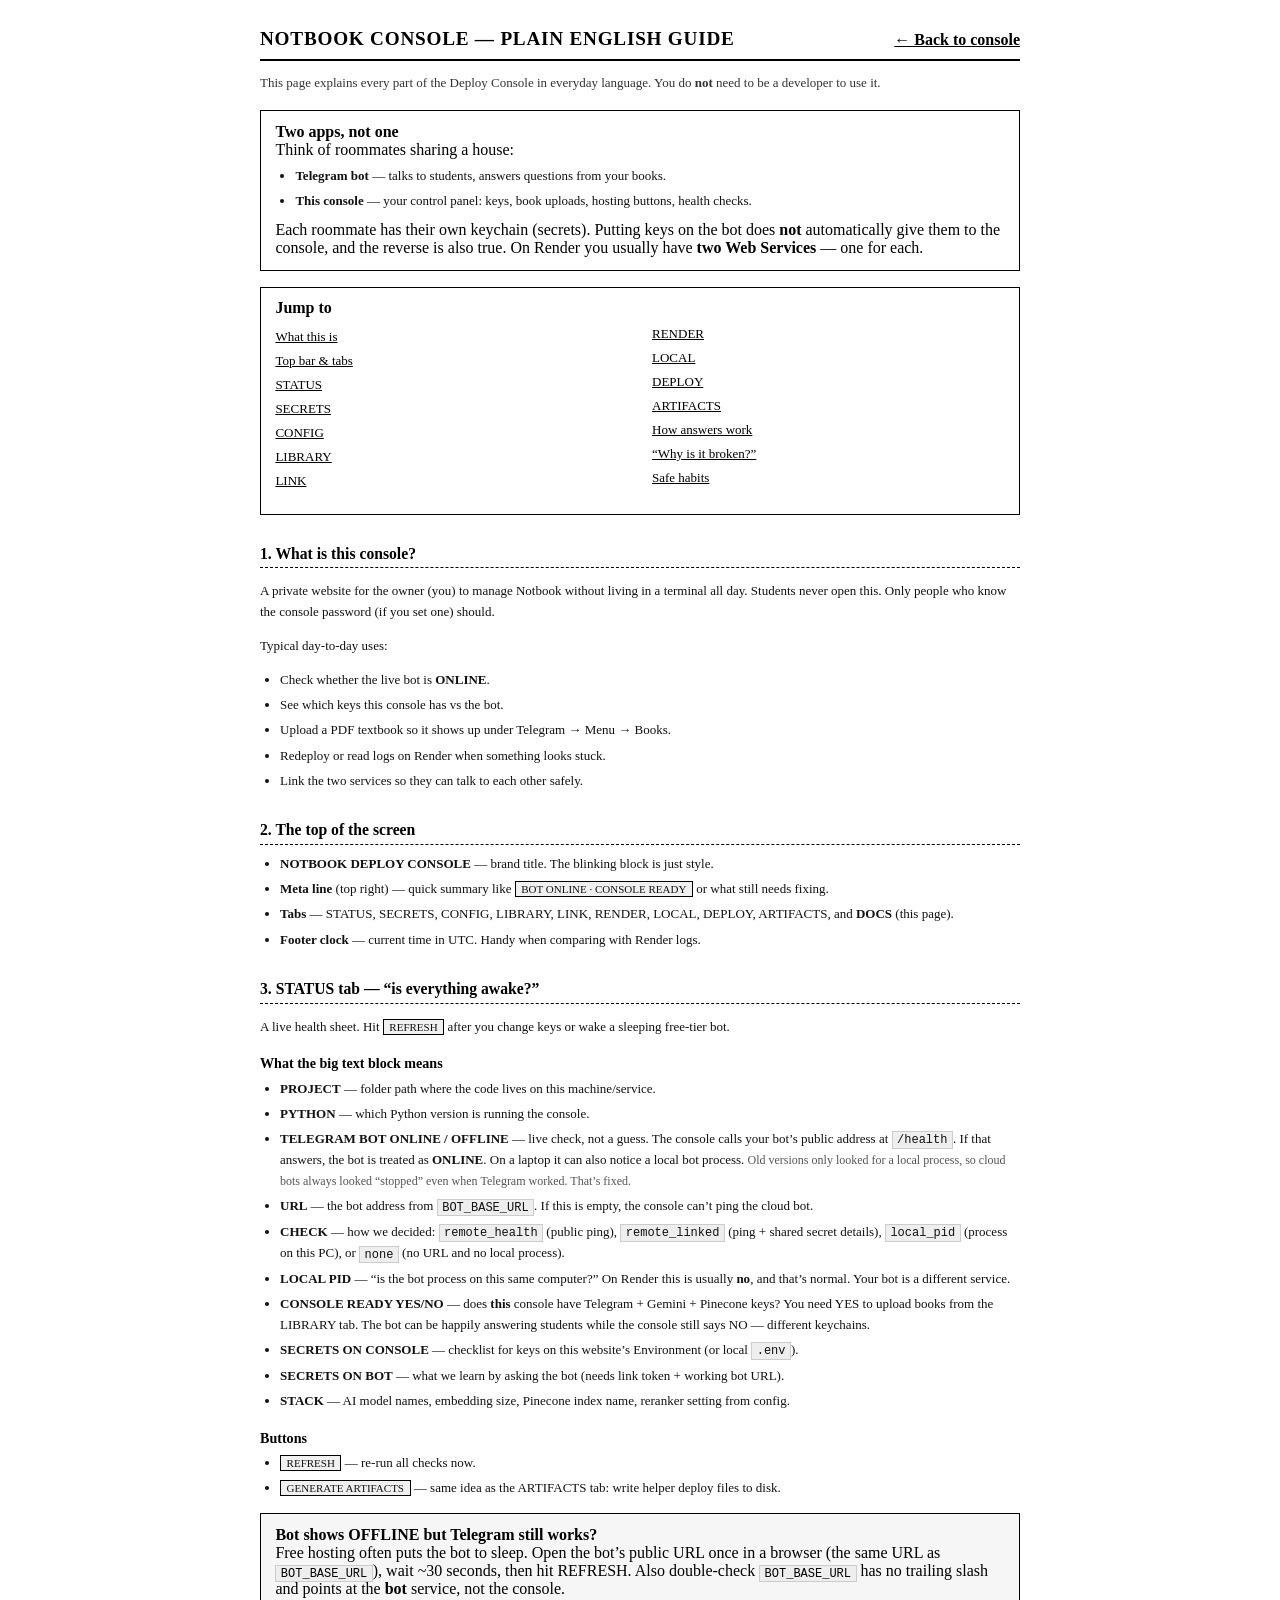
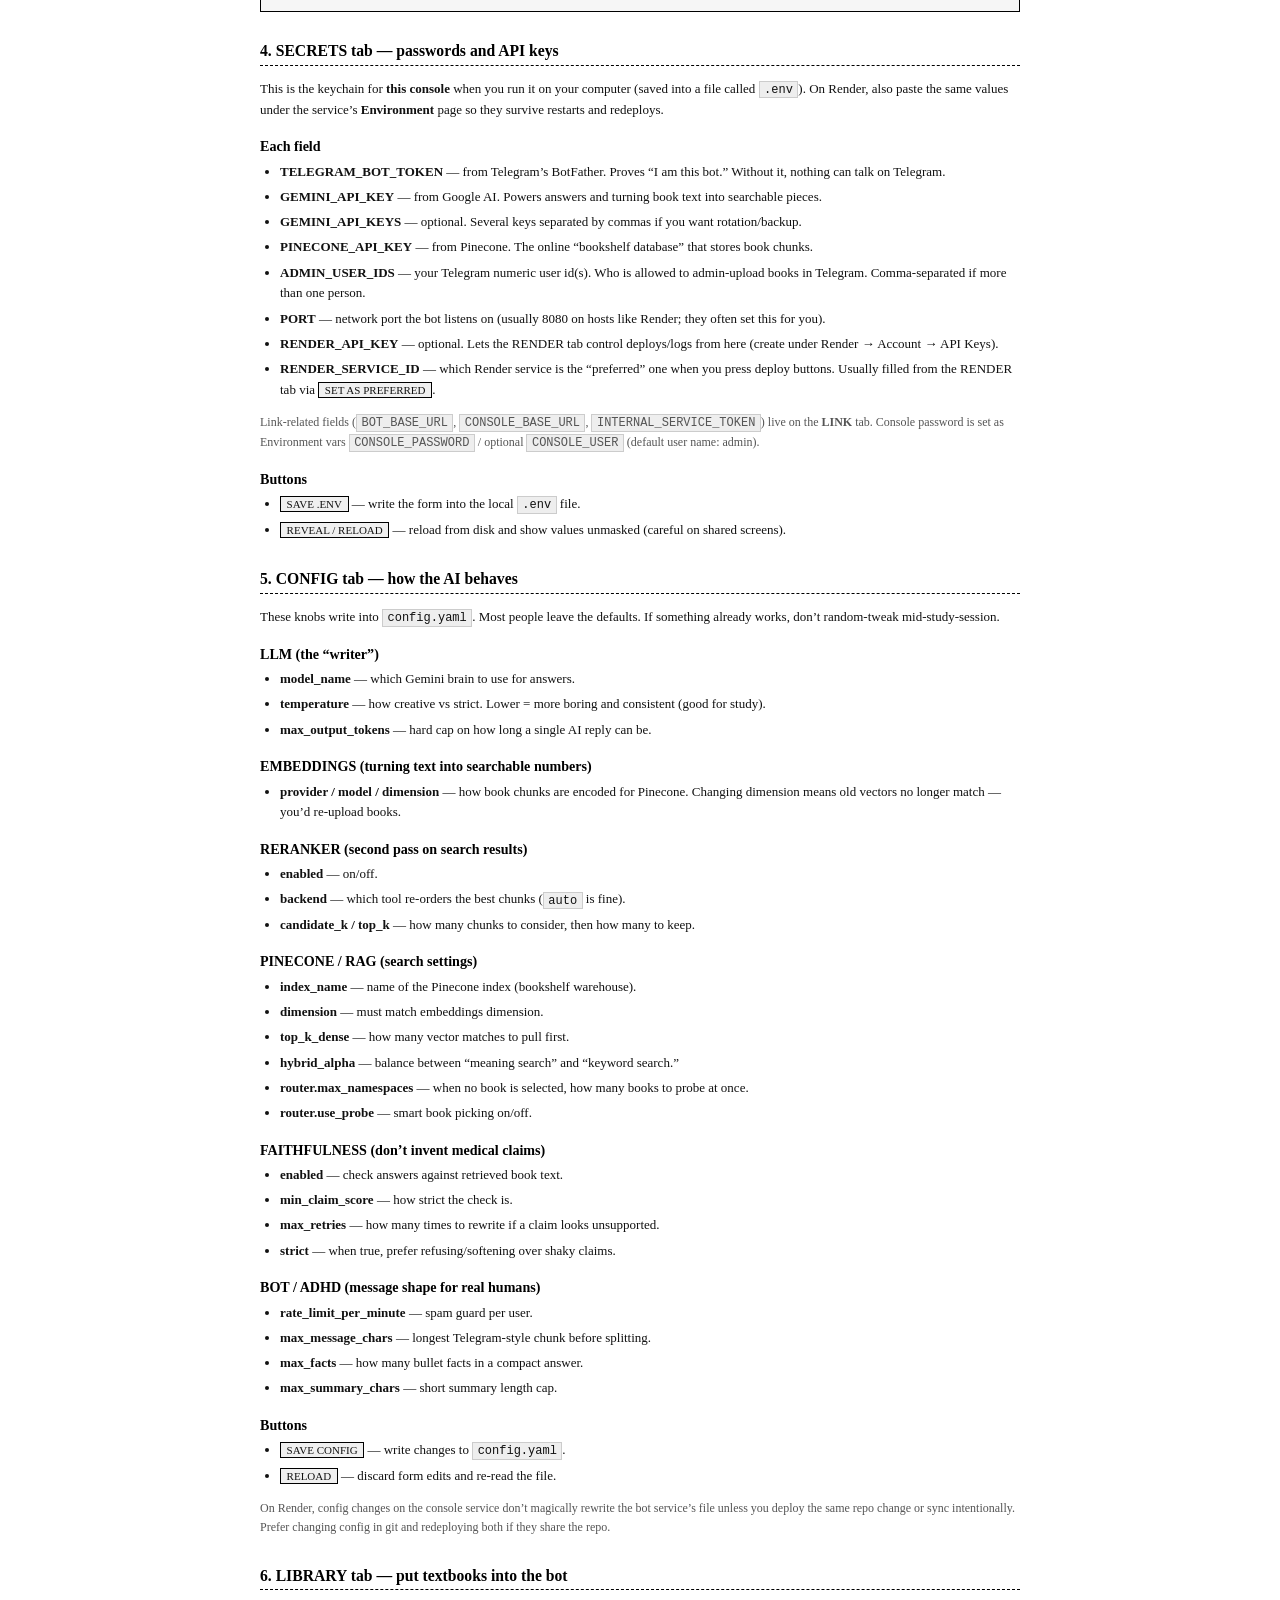
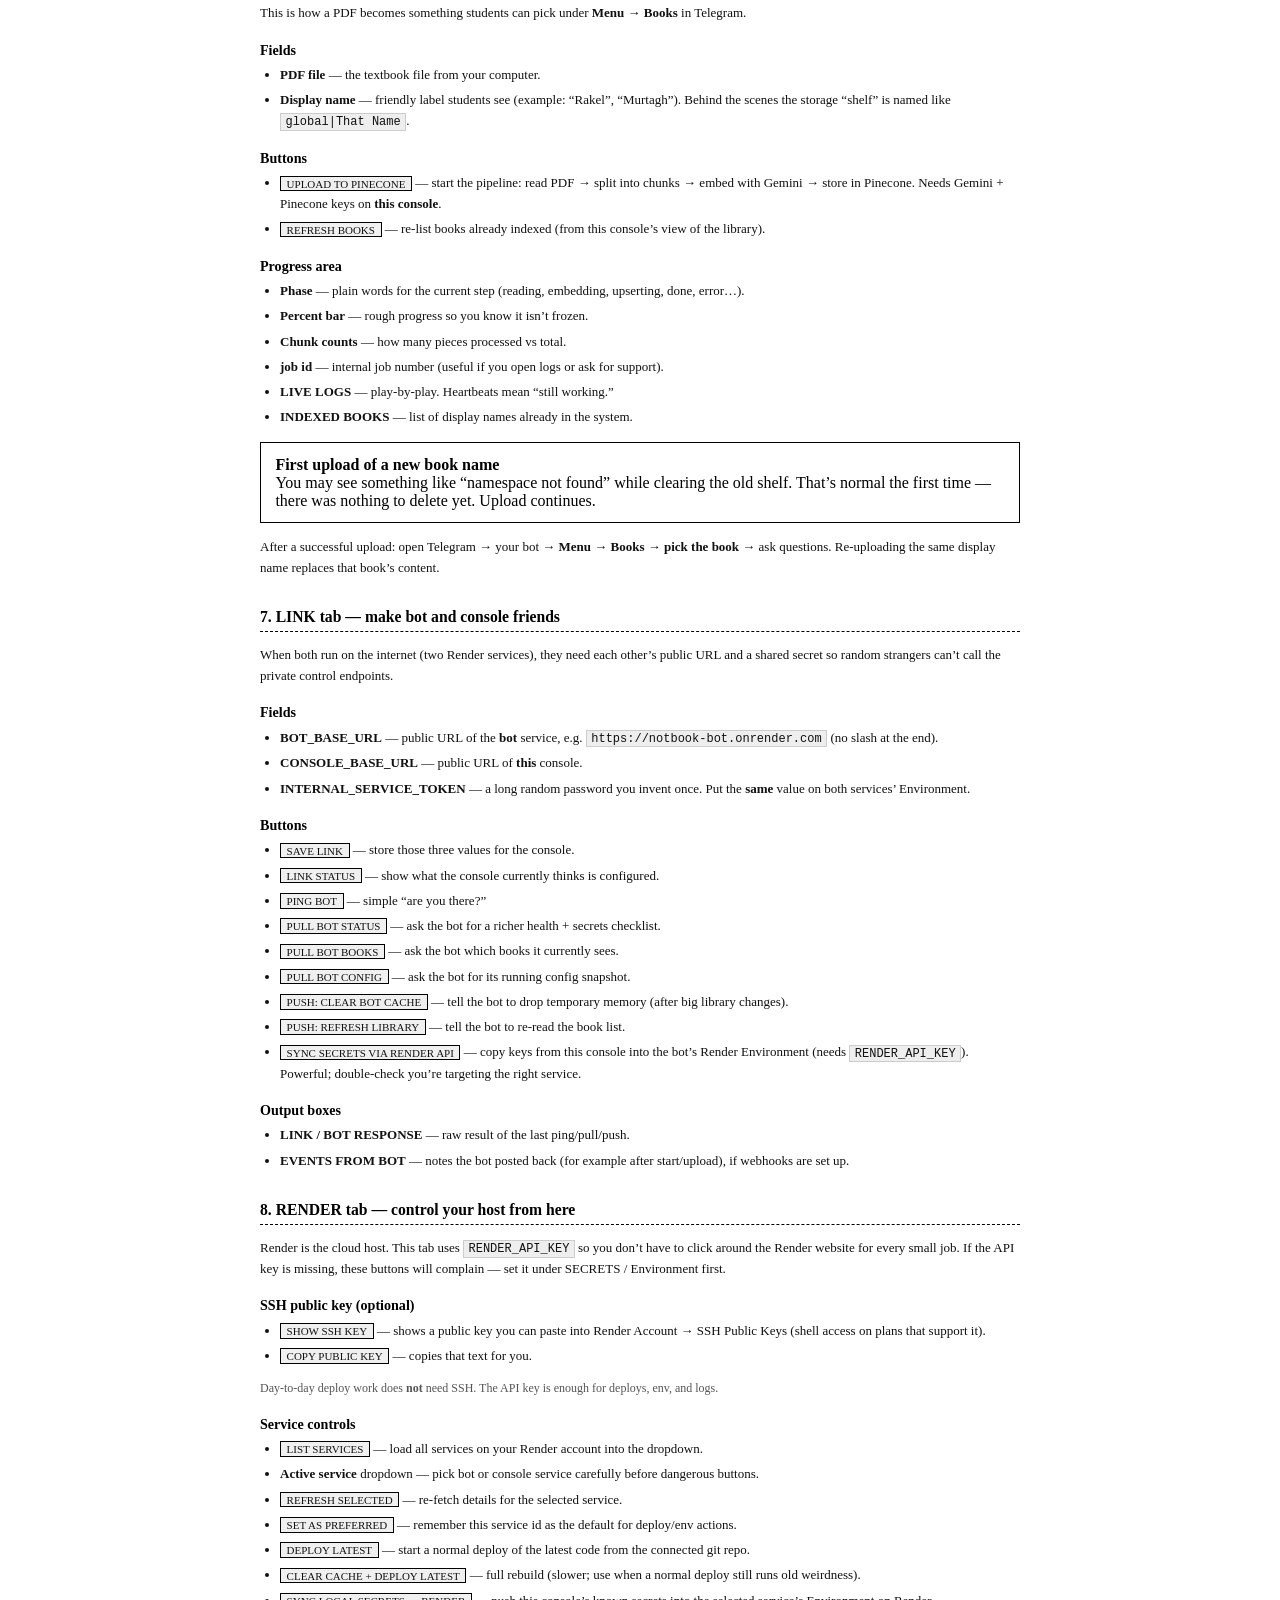
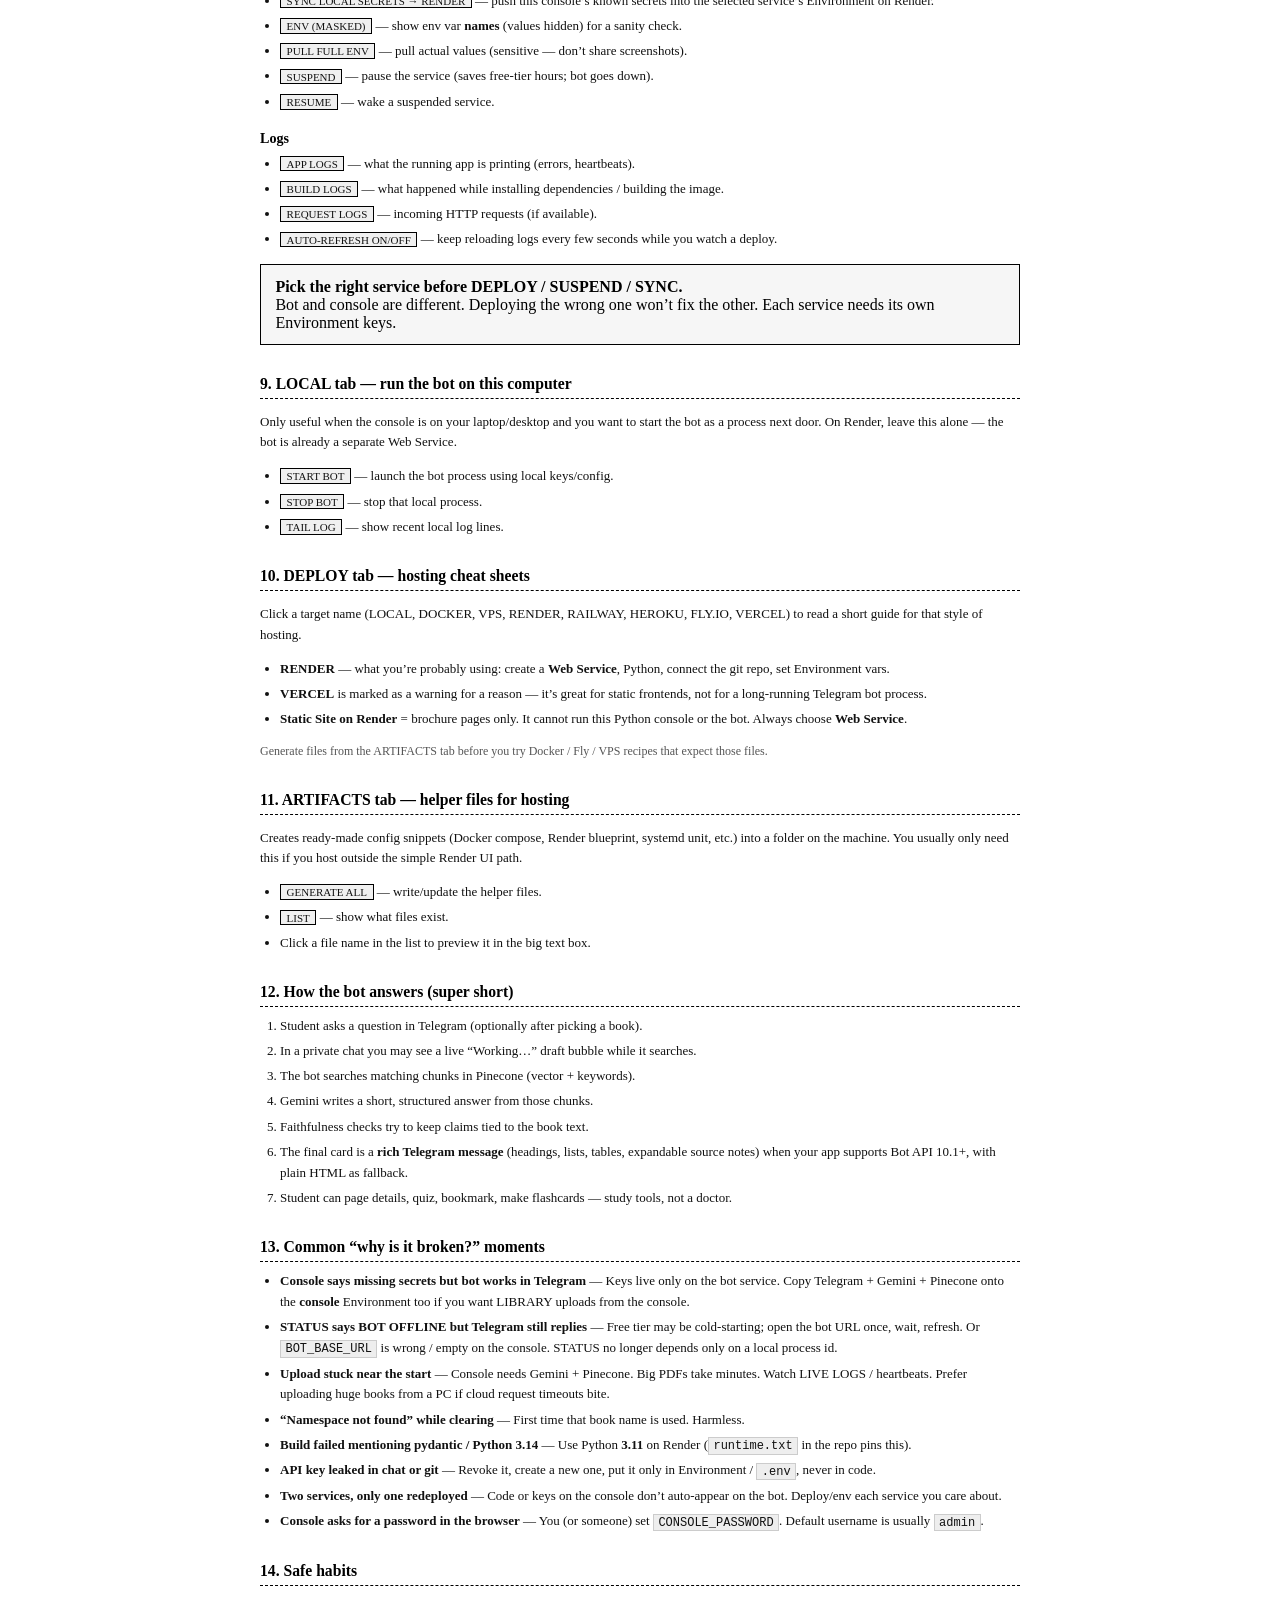
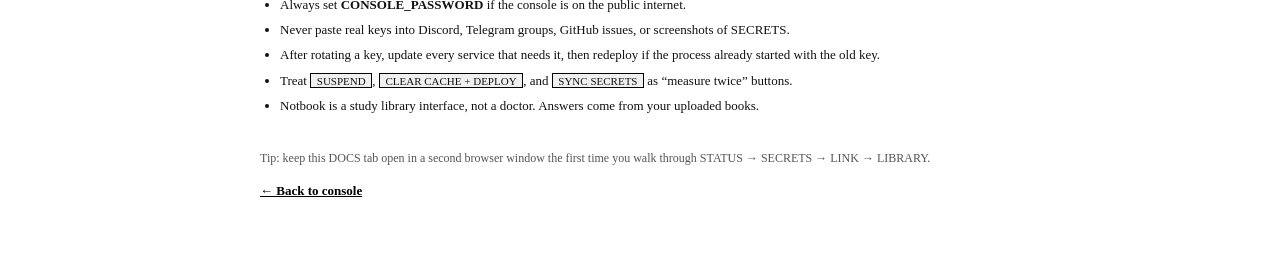
==== commit bdcc6e68: "Add Bot API 10.x rich messages and draft streaming Prefer sendRichMessage / edit with InputRichMessa" ====
--- a/deploy_console/templates/docs.html
+++ b/deploy_console/templates/docs.html
@@ -406,9 +406,11 @@
     <h2 id="how">12. How the bot answers (super short)</h2>
     <ol>
       <li>Student asks a question in Telegram (optionally after picking a book).</li>
+      <li>In a private chat you may see a live “Working…” draft bubble while it searches.</li>
       <li>The bot searches matching chunks in Pinecone (vector + keywords).</li>
       <li>Gemini writes a short, structured answer from those chunks.</li>
       <li>Faithfulness checks try to keep claims tied to the book text.</li>
+      <li>The final card is a <b>rich Telegram message</b> (headings, lists, tables, expandable source notes) when your app supports Bot API 10.1+, with plain HTML as fallback.</li>
       <li>Student can page details, quiz, bookmark, make flashcards — study tools, not a doctor.</li>
     </ol>
 
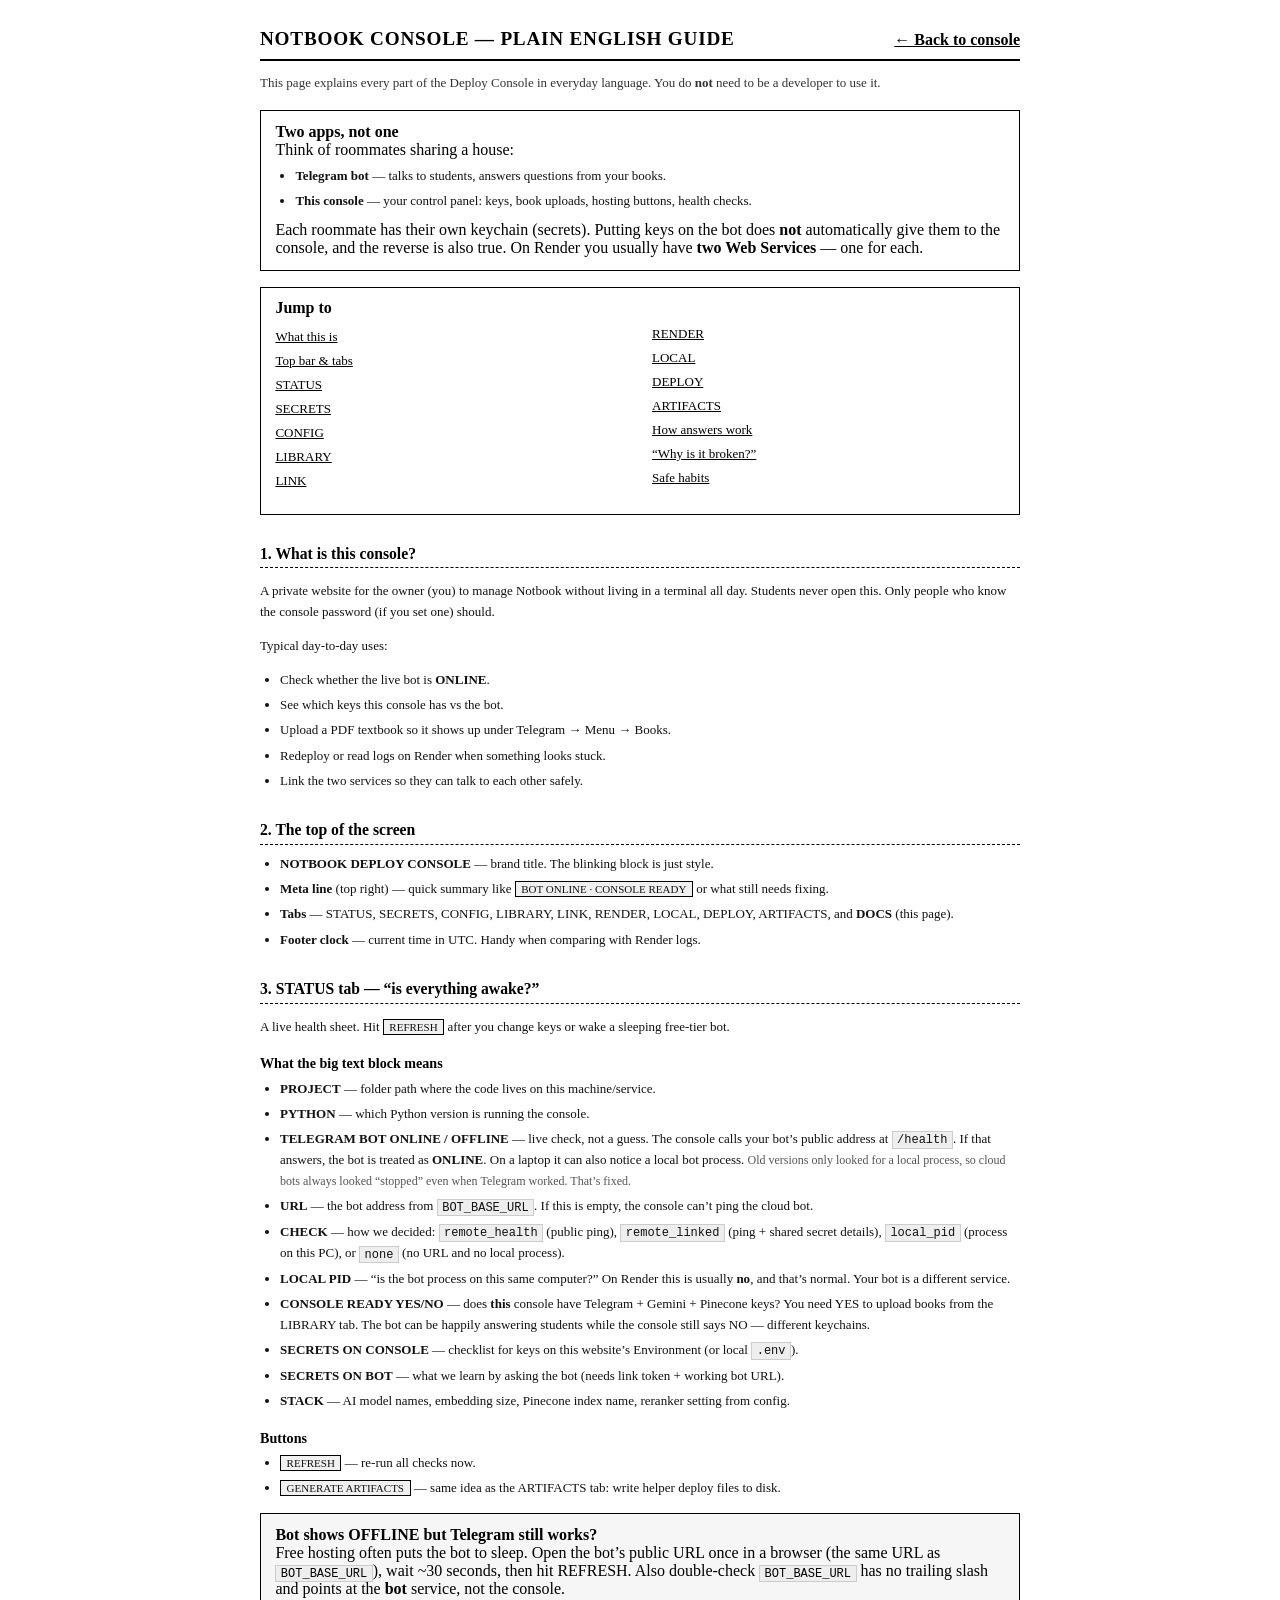
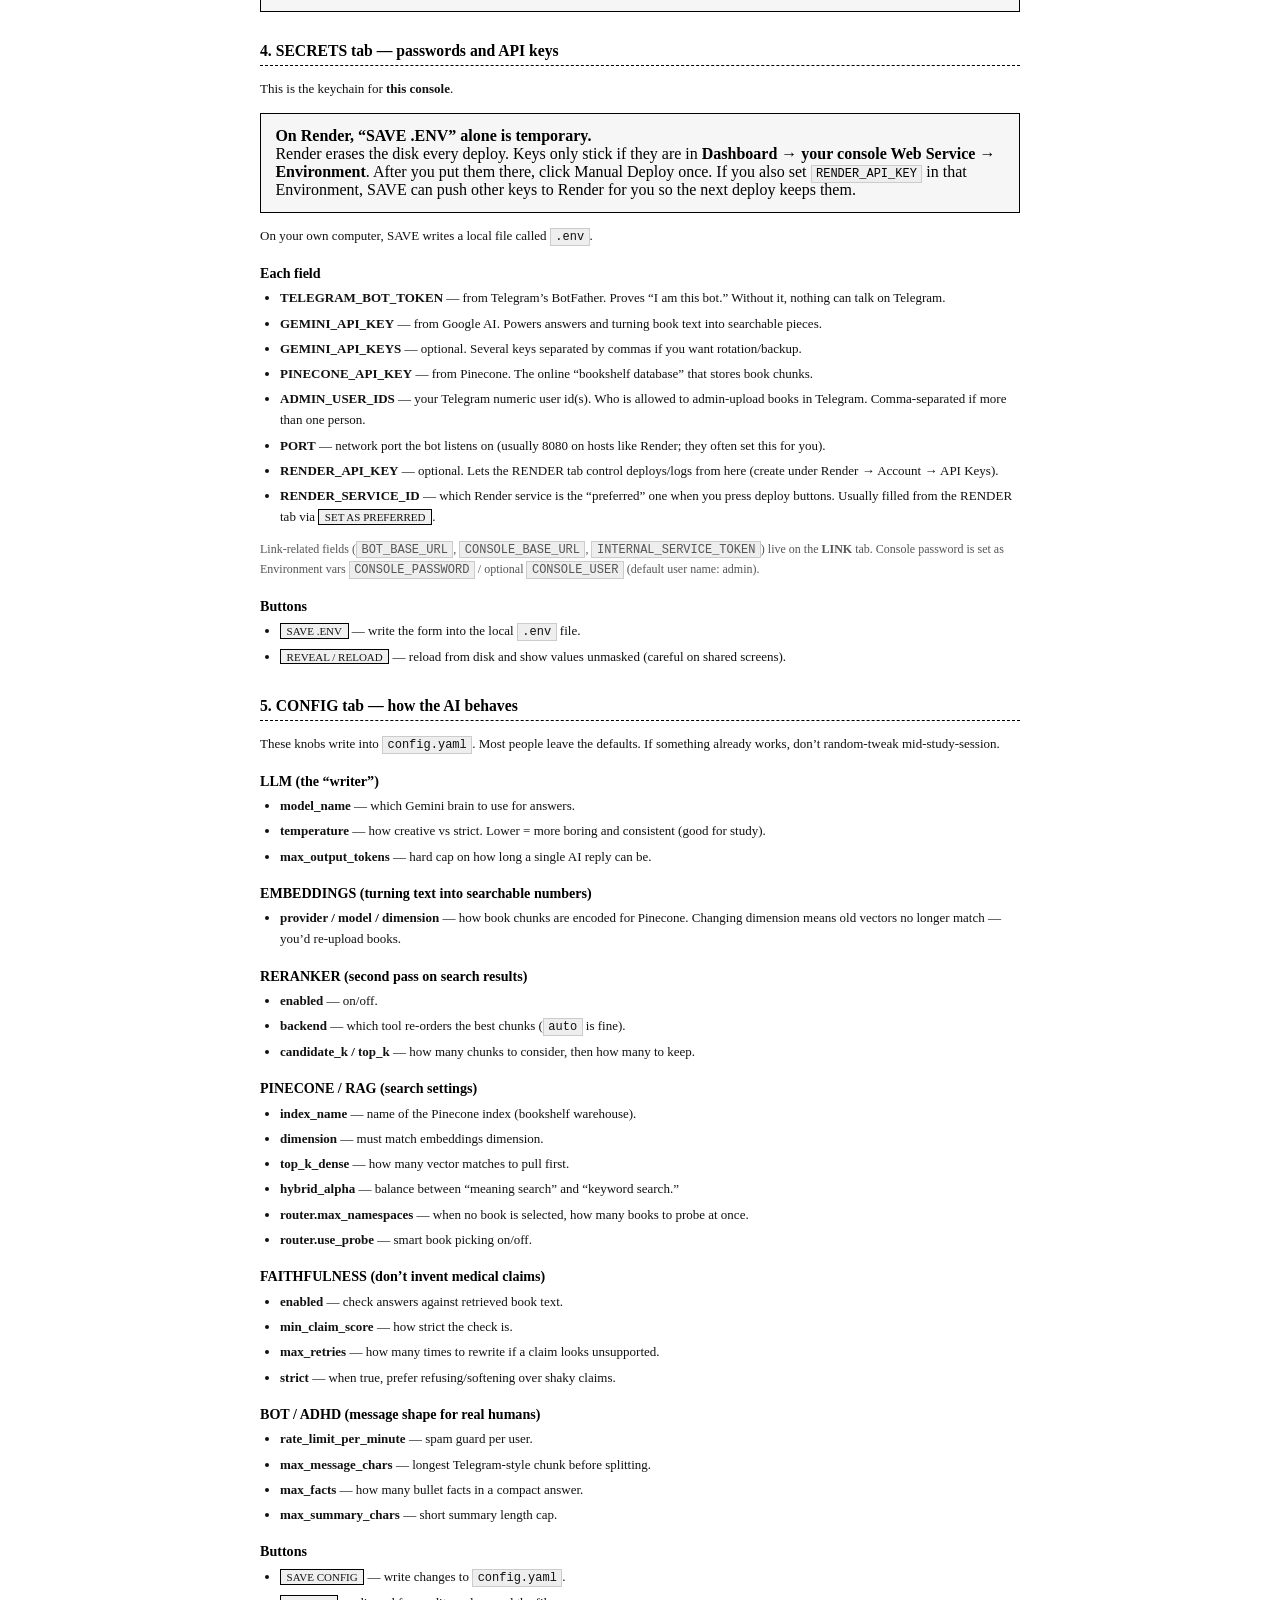
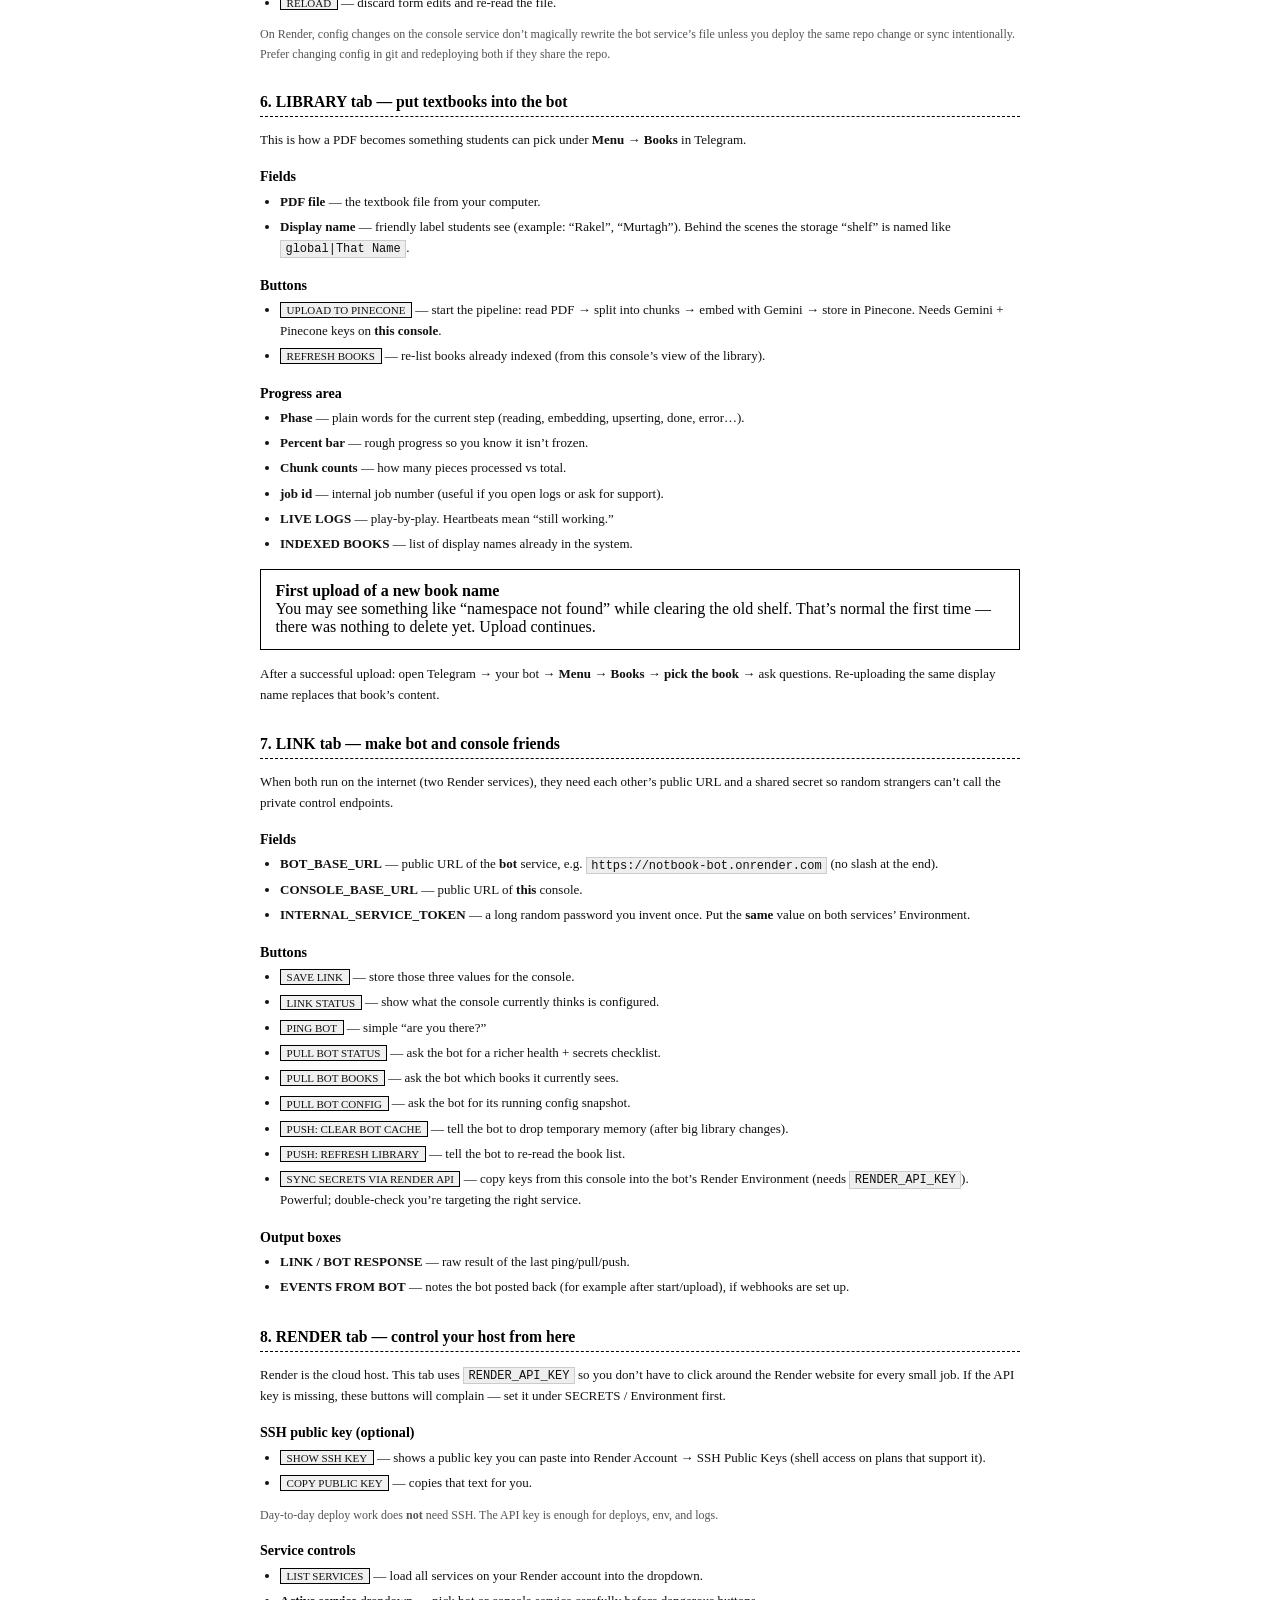
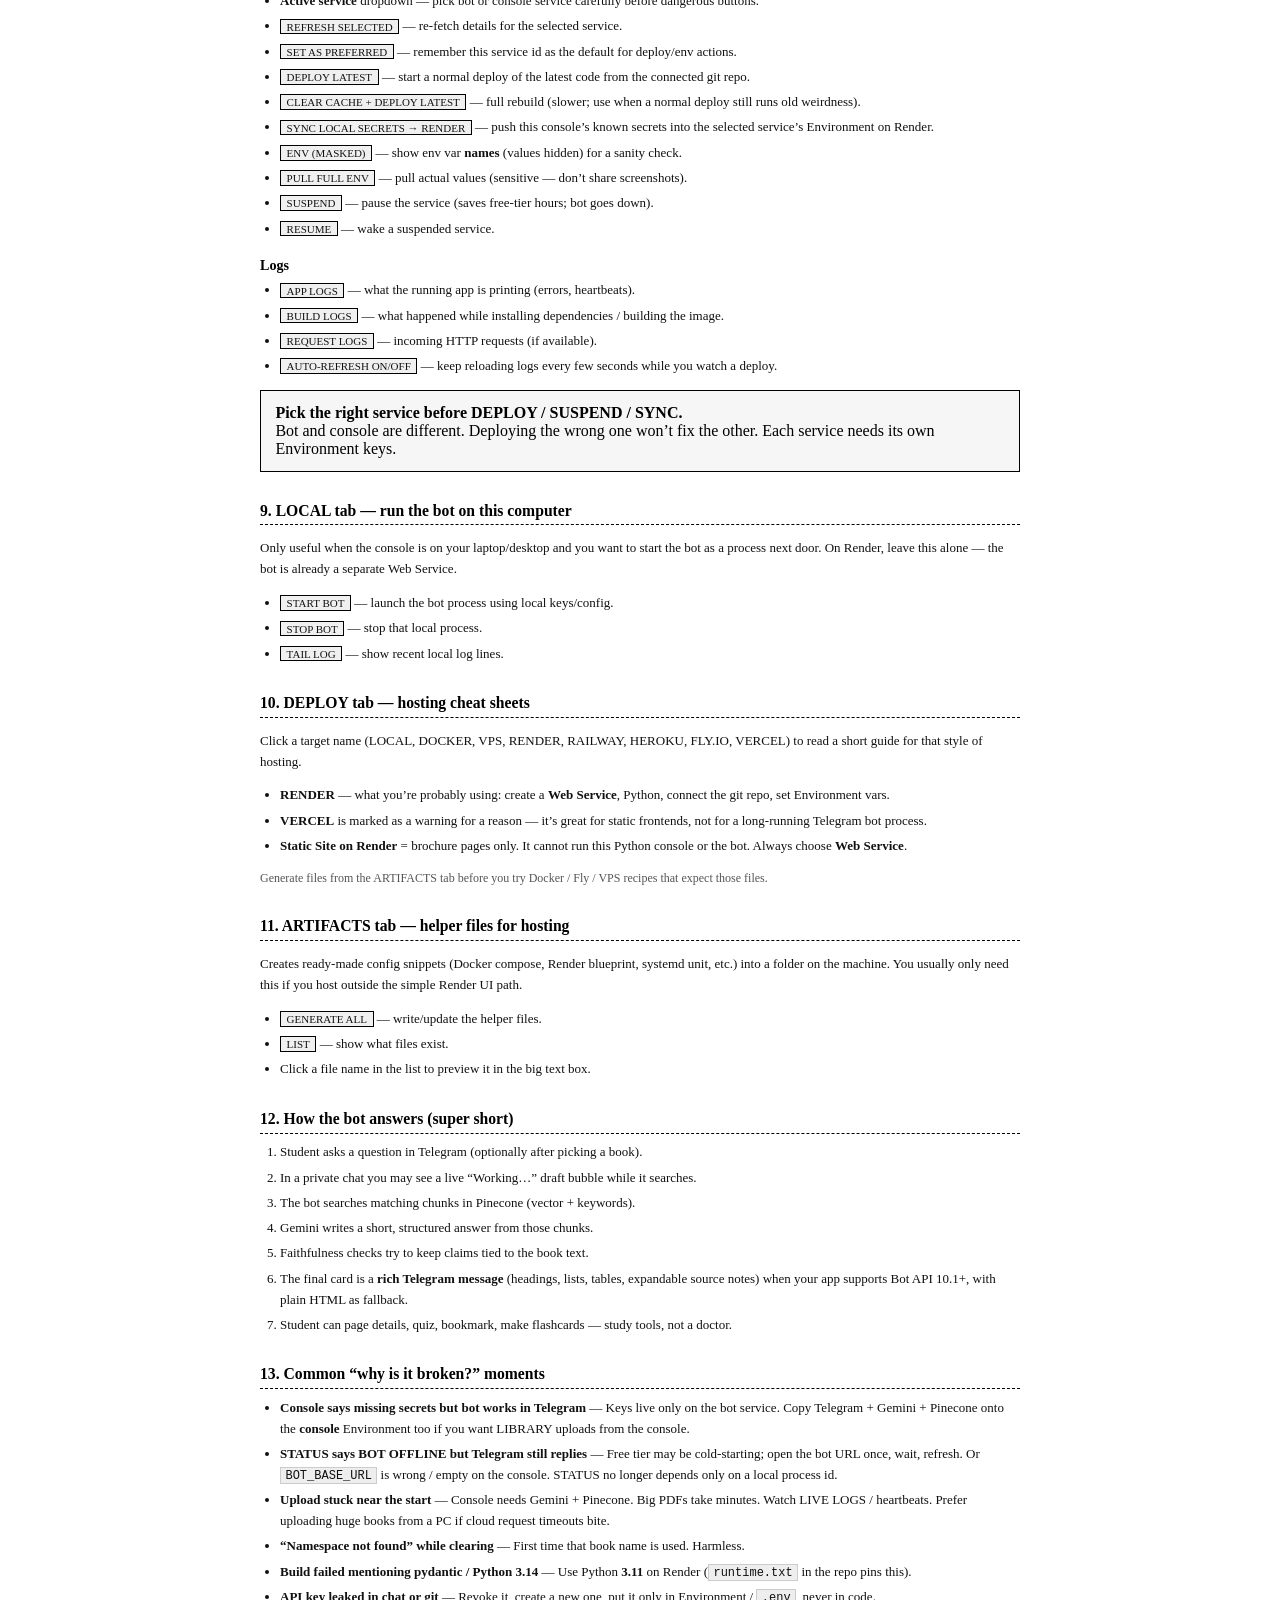
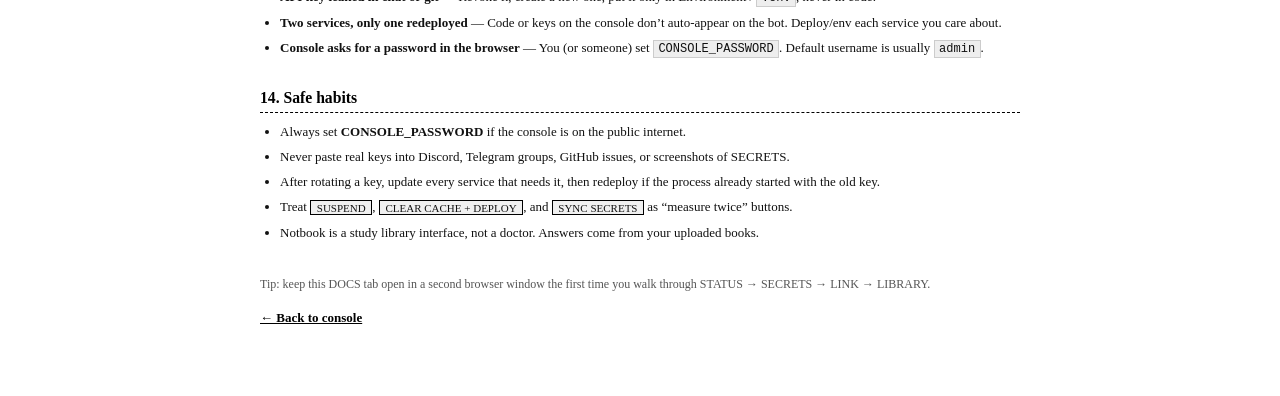
==== commit b0c5c096: "Persist console secrets to Render Environment on save Saving only wrote ephemeral .env which deploys" ====
--- a/deploy_console/templates/docs.html
+++ b/deploy_console/templates/docs.html
@@ -156,10 +156,18 @@
     <!-- ========== SECRETS ========== -->
     <h2 id="secrets">4. SECRETS tab — passwords and API keys</h2>
     <p>
-      This is the keychain for <b>this console</b> when you run it on your computer
-      (saved into a file called <code>.env</code>).
-      On Render, also paste the same values under the service’s
-      <b>Environment</b> page so they survive restarts and redeploys.
+      This is the keychain for <b>this console</b>.
+    </p>
+    <div class="box warn">
+      <b>On Render, “SAVE .ENV” alone is temporary.</b><br />
+      Render erases the disk every deploy. Keys only stick if they are in
+      <b>Dashboard → your console Web Service → Environment</b>.
+      After you put them there, click Manual Deploy once.
+      If you also set <code>RENDER_API_KEY</code> in that Environment, SAVE can push
+      other keys to Render for you so the next deploy keeps them.
+    </div>
+    <p>
+      On your own computer, SAVE writes a local file called <code>.env</code>.
     </p>
 
     <h3>Each field</h3>
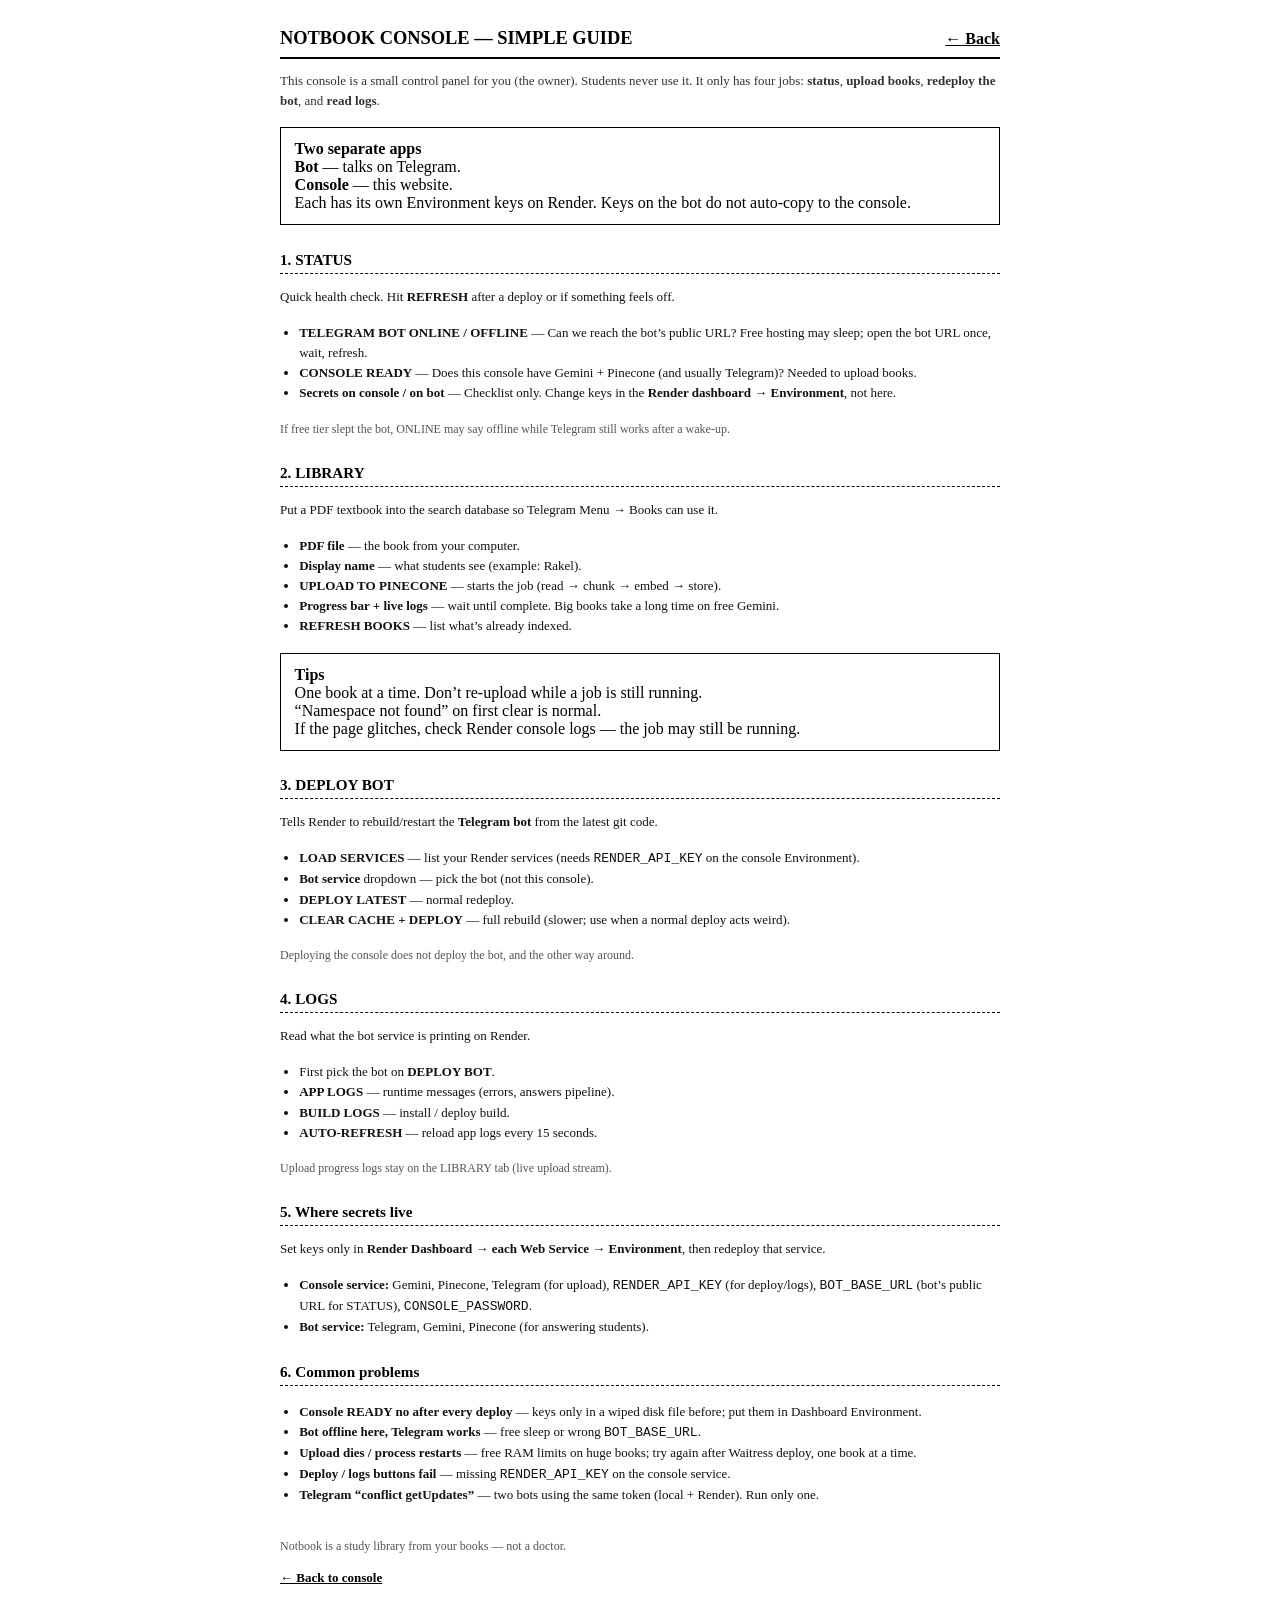
==== commit 6b9ff855: "Simplify console to status, library, bot deploy, and logs Remove secrets/config/link/local/artifacts" ====
--- a/deploy_console/templates/docs.html
+++ b/deploy_console/templates/docs.html
@@ -3,478 +3,108 @@
 <head>
   <meta charset="UTF-8" />
   <meta name="viewport" content="width=device-width, initial-scale=1" />
-  <title>Notbook Console — Simple Guide</title>
+  <title>Notbook Console — Guide</title>
   <link rel="stylesheet" href="/static/style.css" />
   <style>
-    .docs { max-width: 760px; margin: 0 auto; padding: 1.25rem 1.1rem 3.5rem; }
-    .docs h1 { font-size: 1.2rem; margin: 0; letter-spacing: 0.04em; }
-    .docs h2 { font-size: 0.98rem; margin: 1.85rem 0 0.55rem; border-bottom: 1px dashed #000; padding-bottom: 0.3rem; }
-    .docs h3 { font-size: 0.88rem; margin: 1.1rem 0 0.35rem; }
-    .docs p, .docs li { font-size: 13px; line-height: 1.6; color: #111; }
+    .docs { max-width: 720px; margin: 0 auto; padding: 1.25rem 1.1rem 3rem; }
+    .docs h1 { font-size: 1.15rem; margin: 0; }
+    .docs h2 { font-size: 0.95rem; margin: 1.6rem 0 0.45rem; border-bottom: 1px dashed #000; padding-bottom: 0.25rem; }
+    .docs p, .docs li { font-size: 13px; line-height: 1.55; color: #111; }
     .docs .lead { color: #333; margin: 0.75rem 0 1rem; }
-    .docs .box { border: 1px solid #000; padding: 0.8rem 0.9rem; margin: 0.85rem 0; background: #fff; }
-    .docs .box.warn { background: #f6f6f6; }
+    .docs .box { border: 1px solid #000; padding: 0.75rem 0.85rem; margin: 0.75rem 0; }
     .docs .dim { color: #555; font-size: 12px; }
     .docs a { color: #000; font-weight: 600; }
-    .docs ul, .docs ol { padding-left: 1.25rem; margin: 0.4rem 0 0.6rem; }
-    .docs li { margin: 0.28rem 0; }
-    .docs code { font-size: 12px; background: #eee; padding: 0.05rem 0.28rem; border: 1px solid #ccc; }
+    .docs ul { padding-left: 1.2rem; }
     .docs .topbar {
       display: flex; justify-content: space-between; align-items: baseline; gap: 1rem;
-      margin-bottom: 0.75rem; border-bottom: 2px solid #000; padding-bottom: 0.55rem;
-      flex-wrap: wrap;
-    }
-    .docs .toc { border: 1px solid #000; padding: 0.7rem 0.9rem; margin: 1rem 0; }
-    .docs .toc a { font-weight: 500; text-decoration: underline; }
-    .docs .toc ul { list-style: none; padding-left: 0; columns: 2; column-gap: 1.5rem; }
-    .docs .toc li { break-inside: avoid; margin: 0.2rem 0; }
-    .docs kbd {
-      font-size: 11px; border: 1px solid #000; padding: 0.05rem 0.35rem;
-      background: #f0f0f0; font-family: inherit;
-    }
-    @media (max-width: 560px) {
-      .docs .toc ul { columns: 1; }
+      margin-bottom: 0.75rem; border-bottom: 2px solid #000; padding-bottom: 0.5rem; flex-wrap: wrap;
     }
   </style>
 </head>
 <body>
   <div class="crt docs">
     <div class="topbar">
-      <h1>NOTBOOK CONSOLE — PLAIN ENGLISH GUIDE</h1>
-      <a href="/">← Back to console</a>
+      <h1>NOTBOOK CONSOLE — SIMPLE GUIDE</h1>
+      <a href="/">← Back</a>
     </div>
 
     <p class="lead">
-      This page explains every part of the Deploy Console in everyday language.
-      You do <b>not</b> need to be a developer to use it.
+      This console is a small control panel for you (the owner). Students never use it.
+      It only has four jobs: <b>status</b>, <b>upload books</b>, <b>redeploy the bot</b>, and <b>read logs</b>.
     </p>
 
     <div class="box">
-      <b>Two apps, not one</b><br />
-      Think of roommates sharing a house:
-      <ul>
-        <li><b>Telegram bot</b> — talks to students, answers questions from your books.</li>
-        <li><b>This console</b> — your control panel: keys, book uploads, hosting buttons, health checks.</li>
-      </ul>
-      Each roommate has their own keychain (secrets). Putting keys on the bot does
-      <b>not</b> automatically give them to the console, and the reverse is also true.
-      On Render you usually have <b>two Web Services</b> — one for each.
+      <b>Two separate apps</b><br />
+      <b>Bot</b> — talks on Telegram.<br />
+      <b>Console</b> — this website.<br />
+      Each has its own Environment keys on Render. Keys on the bot do not auto-copy to the console.
     </div>
 
-    <nav class="toc" aria-label="Table of contents">
-      <b>Jump to</b>
-      <ul>
-        <li><a href="#overview">What this is</a></li>
-        <li><a href="#top">Top bar &amp; tabs</a></li>
-        <li><a href="#status">STATUS</a></li>
-        <li><a href="#secrets">SECRETS</a></li>
-        <li><a href="#config">CONFIG</a></li>
-        <li><a href="#library">LIBRARY</a></li>
-        <li><a href="#link">LINK</a></li>
-        <li><a href="#render">RENDER</a></li>
-        <li><a href="#local">LOCAL</a></li>
-        <li><a href="#deploy">DEPLOY</a></li>
-        <li><a href="#artifacts">ARTIFACTS</a></li>
-        <li><a href="#how">How answers work</a></li>
-        <li><a href="#broken">“Why is it broken?”</a></li>
-        <li><a href="#safe">Safe habits</a></li>
-      </ul>
-    </nav>
+    <h2>1. STATUS</h2>
+    <p>Quick health check. Hit <b>REFRESH</b> after a deploy or if something feels off.</p>
+    <ul>
+      <li><b>TELEGRAM BOT ONLINE / OFFLINE</b> — Can we reach the bot’s public URL? Free hosting may sleep; open the bot URL once, wait, refresh.</li>
+      <li><b>CONSOLE READY</b> — Does this console have Gemini + Pinecone (and usually Telegram)? Needed to upload books.</li>
+      <li><b>Secrets on console / on bot</b> — Checklist only. Change keys in the <b>Render dashboard → Environment</b>, not here.</li>
+    </ul>
+    <p class="dim">If free tier slept the bot, ONLINE may say offline while Telegram still works after a wake-up.</p>
 
-    <h2 id="overview">1. What is this console?</h2>
+    <h2>2. LIBRARY</h2>
+    <p>Put a PDF textbook into the search database so Telegram Menu → Books can use it.</p>
+    <ul>
+      <li><b>PDF file</b> — the book from your computer.</li>
+      <li><b>Display name</b> — what students see (example: Rakel).</li>
+      <li><b>UPLOAD TO PINECONE</b> — starts the job (read → chunk → embed → store).</li>
+      <li><b>Progress bar + live logs</b> — wait until complete. Big books take a long time on free Gemini.</li>
+      <li><b>REFRESH BOOKS</b> — list what’s already indexed.</li>
+    </ul>
+    <div class="box">
+      <b>Tips</b><br />
+      One book at a time. Don’t re-upload while a job is still running.<br />
+      “Namespace not found” on first clear is normal.<br />
+      If the page glitches, check Render console logs — the job may still be running.
+    </div>
+
+    <h2>3. DEPLOY BOT</h2>
+    <p>Tells Render to rebuild/restart the <b>Telegram bot</b> from the latest git code.</p>
+    <ul>
+      <li><b>LOAD SERVICES</b> — list your Render services (needs <code>RENDER_API_KEY</code> on the console Environment).</li>
+      <li><b>Bot service</b> dropdown — pick the bot (not this console).</li>
+      <li><b>DEPLOY LATEST</b> — normal redeploy.</li>
+      <li><b>CLEAR CACHE + DEPLOY</b> — full rebuild (slower; use when a normal deploy acts weird).</li>
+    </ul>
+    <p class="dim">Deploying the console does not deploy the bot, and the other way around.</p>
+
+    <h2>4. LOGS</h2>
+    <p>Read what the bot service is printing on Render.</p>
+    <ul>
+      <li>First pick the bot on <b>DEPLOY BOT</b>.</li>
+      <li><b>APP LOGS</b> — runtime messages (errors, answers pipeline).</li>
+      <li><b>BUILD LOGS</b> — install / deploy build.</li>
+      <li><b>AUTO-REFRESH</b> — reload app logs every 15 seconds.</li>
+    </ul>
+    <p class="dim">Upload progress logs stay on the LIBRARY tab (live upload stream).</p>
+
+    <h2>5. Where secrets live</h2>
     <p>
-      A private website for the owner (you) to manage Notbook without living in a terminal all day.
-      Students never open this. Only people who know the console password (if you set one) should.
-    </p>
-    <p>
-      Typical day-to-day uses:
+      Set keys only in <b>Render Dashboard → each Web Service → Environment</b>, then redeploy that service.
     </p>
     <ul>
-      <li>Check whether the live bot is <b>ONLINE</b>.</li>
-      <li>See which keys this console has vs the bot.</li>
-      <li>Upload a PDF textbook so it shows up under Telegram → Menu → Books.</li>
-      <li>Redeploy or read logs on Render when something looks stuck.</li>
-      <li>Link the two services so they can talk to each other safely.</li>
+      <li><b>Console service:</b> Gemini, Pinecone, Telegram (for upload), <code>RENDER_API_KEY</code> (for deploy/logs), <code>BOT_BASE_URL</code> (bot’s public URL for STATUS), <code>CONSOLE_PASSWORD</code>.</li>
+      <li><b>Bot service:</b> Telegram, Gemini, Pinecone (for answering students).</li>
     </ul>
 
-    <h2 id="top">2. The top of the screen</h2>
+    <h2>6. Common problems</h2>
     <ul>
-      <li><b>NOTBOOK DEPLOY CONSOLE</b> — brand title. The blinking block is just style.</li>
-      <li><b>Meta line</b> (top right) — quick summary like <kbd>BOT ONLINE · CONSOLE READY</kbd>
-        or what still needs fixing.</li>
-      <li><b>Tabs</b> — STATUS, SECRETS, CONFIG, LIBRARY, LINK, RENDER, LOCAL, DEPLOY, ARTIFACTS, and <b>DOCS</b> (this page).</li>
-      <li><b>Footer clock</b> — current time in UTC. Handy when comparing with Render logs.</li>
-    </ul>
-
-    <!-- ========== STATUS ========== -->
-    <h2 id="status">3. STATUS tab — “is everything awake?”</h2>
-    <p>
-      A live health sheet. Hit <kbd>REFRESH</kbd> after you change keys or wake a sleeping free-tier bot.
-    </p>
-
-    <h3>What the big text block means</h3>
-    <ul>
-      <li><b>PROJECT</b> — folder path where the code lives on this machine/service.</li>
-      <li><b>PYTHON</b> — which Python version is running the console.</li>
-      <li>
-        <b>TELEGRAM BOT ONLINE / OFFLINE</b> — live check, not a guess.
-        The console calls your bot’s public address at <code>/health</code>.
-        If that answers, the bot is treated as <b>ONLINE</b>.
-        On a laptop it can also notice a local bot process.
-        <span class="dim">Old versions only looked for a local process, so cloud bots always looked “stopped” even when Telegram worked. That’s fixed.</span>
-      </li>
-      <li><b>URL</b> — the bot address from <code>BOT_BASE_URL</code>. If this is empty, the console can’t ping the cloud bot.</li>
-      <li><b>CHECK</b> — how we decided:
-        <code>remote_health</code> (public ping),
-        <code>remote_linked</code> (ping + shared secret details),
-        <code>local_pid</code> (process on this PC),
-        or <code>none</code> (no URL and no local process).</li>
-      <li><b>LOCAL PID</b> — “is the bot process on this same computer?” On Render this is usually <b>no</b>, and that’s normal. Your bot is a different service.</li>
-      <li>
-        <b>CONSOLE READY YES/NO</b> — does <b>this</b> console have Telegram + Gemini + Pinecone keys?
-        You need YES to upload books from the LIBRARY tab.
-        The bot can be happily answering students while the console still says NO — different keychains.
-      </li>
-      <li><b>SECRETS ON CONSOLE</b> — checklist for keys on this website’s Environment (or local <code>.env</code>).</li>
-      <li><b>SECRETS ON BOT</b> — what we learn by asking the bot (needs link token + working bot URL).</li>
-      <li><b>STACK</b> — AI model names, embedding size, Pinecone index name, reranker setting from config.</li>
-    </ul>
-
-    <h3>Buttons</h3>
-    <ul>
-      <li><kbd>REFRESH</kbd> — re-run all checks now.</li>
-      <li><kbd>GENERATE ARTIFACTS</kbd> — same idea as the ARTIFACTS tab: write helper deploy files to disk.</li>
-    </ul>
-
-    <div class="box warn">
-      <b>Bot shows OFFLINE but Telegram still works?</b><br />
-      Free hosting often puts the bot to sleep. Open the bot’s public URL once in a browser
-      (the same URL as <code>BOT_BASE_URL</code>), wait ~30 seconds, then hit REFRESH.
-      Also double-check <code>BOT_BASE_URL</code> has no trailing slash and points at the <b>bot</b> service, not the console.
-    </div>
-
-    <!-- ========== SECRETS ========== -->
-    <h2 id="secrets">4. SECRETS tab — passwords and API keys</h2>
-    <p>
-      This is the keychain for <b>this console</b>.
-    </p>
-    <div class="box warn">
-      <b>On Render, “SAVE .ENV” alone is temporary.</b><br />
-      Render erases the disk every deploy. Keys only stick if they are in
-      <b>Dashboard → your console Web Service → Environment</b>.
-      After you put them there, click Manual Deploy once.
-      If you also set <code>RENDER_API_KEY</code> in that Environment, SAVE can push
-      other keys to Render for you so the next deploy keeps them.
-    </div>
-    <p>
-      On your own computer, SAVE writes a local file called <code>.env</code>.
-    </p>
-
-    <h3>Each field</h3>
-    <ul>
-      <li><b>TELEGRAM_BOT_TOKEN</b> — from Telegram’s BotFather. Proves “I am this bot.” Without it, nothing can talk on Telegram.</li>
-      <li><b>GEMINI_API_KEY</b> — from Google AI. Powers answers and turning book text into searchable pieces.</li>
-      <li><b>GEMINI_API_KEYS</b> — optional. Several keys separated by commas if you want rotation/backup.</li>
-      <li><b>PINECONE_API_KEY</b> — from Pinecone. The online “bookshelf database” that stores book chunks.</li>
-      <li><b>ADMIN_USER_IDS</b> — your Telegram numeric user id(s). Who is allowed to admin-upload books in Telegram. Comma-separated if more than one person.</li>
-      <li><b>PORT</b> — network port the bot listens on (usually 8080 on hosts like Render; they often set this for you).</li>
-      <li><b>RENDER_API_KEY</b> — optional. Lets the RENDER tab control deploys/logs from here (create under Render → Account → API Keys).</li>
-      <li><b>RENDER_SERVICE_ID</b> — which Render service is the “preferred” one when you press deploy buttons. Usually filled from the RENDER tab via <kbd>SET AS PREFERRED</kbd>.</li>
-    </ul>
-    <p class="dim">
-      Link-related fields (<code>BOT_BASE_URL</code>, <code>CONSOLE_BASE_URL</code>, <code>INTERNAL_SERVICE_TOKEN</code>)
-      live on the <b>LINK</b> tab. Console password is set as Environment vars
-      <code>CONSOLE_PASSWORD</code> / optional <code>CONSOLE_USER</code> (default user name: admin).
-    </p>
-
-    <h3>Buttons</h3>
-    <ul>
-      <li><kbd>SAVE .ENV</kbd> — write the form into the local <code>.env</code> file.</li>
-      <li><kbd>REVEAL / RELOAD</kbd> — reload from disk and show values unmasked (careful on shared screens).</li>
-    </ul>
-
-    <!-- ========== CONFIG ========== -->
-    <h2 id="config">5. CONFIG tab — how the AI behaves</h2>
-    <p>
-      These knobs write into <code>config.yaml</code>. Most people leave the defaults.
-      If something already works, don’t random-tweak mid-study-session.
-    </p>
-
-    <h3>LLM (the “writer”)</h3>
-    <ul>
-      <li><b>model_name</b> — which Gemini brain to use for answers.</li>
-      <li><b>temperature</b> — how creative vs strict. Lower = more boring and consistent (good for study).</li>
-      <li><b>max_output_tokens</b> — hard cap on how long a single AI reply can be.</li>
-    </ul>
-
-    <h3>EMBEDDINGS (turning text into searchable numbers)</h3>
-    <ul>
-      <li><b>provider / model / dimension</b> — how book chunks are encoded for Pinecone.
-        Changing dimension means old vectors no longer match — you’d re-upload books.</li>
-    </ul>
-
-    <h3>RERANKER (second pass on search results)</h3>
-    <ul>
-      <li><b>enabled</b> — on/off.</li>
-      <li><b>backend</b> — which tool re-orders the best chunks (<code>auto</code> is fine).</li>
-      <li><b>candidate_k / top_k</b> — how many chunks to consider, then how many to keep.</li>
-    </ul>
-
-    <h3>PINECONE / RAG (search settings)</h3>
-    <ul>
-      <li><b>index_name</b> — name of the Pinecone index (bookshelf warehouse).</li>
-      <li><b>dimension</b> — must match embeddings dimension.</li>
-      <li><b>top_k_dense</b> — how many vector matches to pull first.</li>
-      <li><b>hybrid_alpha</b> — balance between “meaning search” and “keyword search.”</li>
-      <li><b>router.max_namespaces</b> — when no book is selected, how many books to probe at once.</li>
-      <li><b>router.use_probe</b> — smart book picking on/off.</li>
-    </ul>
-
-    <h3>FAITHFULNESS (don’t invent medical claims)</h3>
-    <ul>
-      <li><b>enabled</b> — check answers against retrieved book text.</li>
-      <li><b>min_claim_score</b> — how strict the check is.</li>
-      <li><b>max_retries</b> — how many times to rewrite if a claim looks unsupported.</li>
-      <li><b>strict</b> — when true, prefer refusing/softening over shaky claims.</li>
-    </ul>
-
-    <h3>BOT / ADHD (message shape for real humans)</h3>
-    <ul>
-      <li><b>rate_limit_per_minute</b> — spam guard per user.</li>
-      <li><b>max_message_chars</b> — longest Telegram-style chunk before splitting.</li>
-      <li><b>max_facts</b> — how many bullet facts in a compact answer.</li>
-      <li><b>max_summary_chars</b> — short summary length cap.</li>
-    </ul>
-
-    <h3>Buttons</h3>
-    <ul>
-      <li><kbd>SAVE CONFIG</kbd> — write changes to <code>config.yaml</code>.</li>
-      <li><kbd>RELOAD</kbd> — discard form edits and re-read the file.</li>
-    </ul>
-    <p class="dim">
-      On Render, config changes on the console service don’t magically rewrite the bot service’s file
-      unless you deploy the same repo change or sync intentionally. Prefer changing config in git and redeploying both if they share the repo.
-    </p>
-
-    <!-- ========== LIBRARY ========== -->
-    <h2 id="library">6. LIBRARY tab — put textbooks into the bot</h2>
-    <p>
-      This is how a PDF becomes something students can pick under <b>Menu → Books</b> in Telegram.
-    </p>
-
-    <h3>Fields</h3>
-    <ul>
-      <li><b>PDF file</b> — the textbook file from your computer.</li>
-      <li><b>Display name</b> — friendly label students see (example: “Rakel”, “Murtagh”).
-        Behind the scenes the storage “shelf” is named like <code>global|That Name</code>.</li>
-    </ul>
-
-    <h3>Buttons</h3>
-    <ul>
-      <li><kbd>UPLOAD TO PINECONE</kbd> — start the pipeline: read PDF → split into chunks → embed with Gemini → store in Pinecone.
-        Needs Gemini + Pinecone keys on <b>this console</b>.</li>
-      <li><kbd>REFRESH BOOKS</kbd> — re-list books already indexed (from this console’s view of the library).</li>
-    </ul>
-
-    <h3>Progress area</h3>
-    <ul>
-      <li><b>Phase</b> — plain words for the current step (reading, embedding, upserting, done, error…).</li>
-      <li><b>Percent bar</b> — rough progress so you know it isn’t frozen.</li>
-      <li><b>Chunk counts</b> — how many pieces processed vs total.</li>
-      <li><b>job id</b> — internal job number (useful if you open logs or ask for support).</li>
-      <li><b>LIVE LOGS</b> — play-by-play. Heartbeats mean “still working.”</li>
-      <li><b>INDEXED BOOKS</b> — list of display names already in the system.</li>
-    </ul>
-
-    <div class="box">
-      <b>First upload of a new book name</b><br />
-      You may see something like “namespace not found” while clearing the old shelf.
-      That’s normal the first time — there was nothing to delete yet. Upload continues.
-    </div>
-
-    <p>
-      After a successful upload: open Telegram → your bot → <b>Menu → Books → pick the book</b> → ask questions.
-      Re-uploading the same display name replaces that book’s content.
-    </p>
-
-    <!-- ========== LINK ========== -->
-    <h2 id="link">7. LINK tab — make bot and console friends</h2>
-    <p>
-      When both run on the internet (two Render services), they need each other’s public URL
-      and a shared secret so random strangers can’t call the private control endpoints.
-    </p>
-
-    <h3>Fields</h3>
-    <ul>
-      <li><b>BOT_BASE_URL</b> — public URL of the <b>bot</b> service, e.g. <code>https://notbook-bot.onrender.com</code> (no slash at the end).</li>
-      <li><b>CONSOLE_BASE_URL</b> — public URL of <b>this</b> console.</li>
-      <li><b>INTERNAL_SERVICE_TOKEN</b> — a long random password you invent once. Put the <b>same</b> value on both services’ Environment.</li>
-    </ul>
-
-    <h3>Buttons</h3>
-    <ul>
-      <li><kbd>SAVE LINK</kbd> — store those three values for the console.</li>
-      <li><kbd>LINK STATUS</kbd> — show what the console currently thinks is configured.</li>
-      <li><kbd>PING BOT</kbd> — simple “are you there?”</li>
-      <li><kbd>PULL BOT STATUS</kbd> — ask the bot for a richer health + secrets checklist.</li>
-      <li><kbd>PULL BOT BOOKS</kbd> — ask the bot which books it currently sees.</li>
-      <li><kbd>PULL BOT CONFIG</kbd> — ask the bot for its running config snapshot.</li>
-      <li><kbd>PUSH: CLEAR BOT CACHE</kbd> — tell the bot to drop temporary memory (after big library changes).</li>
-      <li><kbd>PUSH: REFRESH LIBRARY</kbd> — tell the bot to re-read the book list.</li>
-      <li><kbd>SYNC SECRETS VIA RENDER API</kbd> — copy keys from this console into the bot’s Render Environment (needs <code>RENDER_API_KEY</code>). Powerful; double-check you’re targeting the right service.</li>
-    </ul>
-
-    <h3>Output boxes</h3>
-    <ul>
-      <li><b>LINK / BOT RESPONSE</b> — raw result of the last ping/pull/push.</li>
-      <li><b>EVENTS FROM BOT</b> — notes the bot posted back (for example after start/upload), if webhooks are set up.</li>
-    </ul>
-
-    <!-- ========== RENDER ========== -->
-    <h2 id="render">8. RENDER tab — control your host from here</h2>
-    <p>
-      Render is the cloud host. This tab uses <code>RENDER_API_KEY</code> so you don’t have to click around the Render website for every small job.
-      If the API key is missing, these buttons will complain — set it under SECRETS / Environment first.
-    </p>
-
-    <h3>SSH public key (optional)</h3>
-    <ul>
-      <li><kbd>SHOW SSH KEY</kbd> — shows a public key you can paste into Render Account → SSH Public Keys (shell access on plans that support it).</li>
-      <li><kbd>COPY PUBLIC KEY</kbd> — copies that text for you.</li>
-    </ul>
-    <p class="dim">Day-to-day deploy work does <b>not</b> need SSH. The API key is enough for deploys, env, and logs.</p>
-
-    <h3>Service controls</h3>
-    <ul>
-      <li><kbd>LIST SERVICES</kbd> — load all services on your Render account into the dropdown.</li>
-      <li><b>Active service</b> dropdown — pick bot or console service carefully before dangerous buttons.</li>
-      <li><kbd>REFRESH SELECTED</kbd> — re-fetch details for the selected service.</li>
-      <li><kbd>SET AS PREFERRED</kbd> — remember this service id as the default for deploy/env actions.</li>
-      <li><kbd>DEPLOY LATEST</kbd> — start a normal deploy of the latest code from the connected git repo.</li>
-      <li><kbd>CLEAR CACHE + DEPLOY LATEST</kbd> — full rebuild (slower; use when a normal deploy still runs old weirdness).</li>
-      <li><kbd>SYNC LOCAL SECRETS → RENDER</kbd> — push this console’s known secrets into the selected service’s Environment on Render.</li>
-      <li><kbd>ENV (MASKED)</kbd> — show env var <b>names</b> (values hidden) for a sanity check.</li>
-      <li><kbd>PULL FULL ENV</kbd> — pull actual values (sensitive — don’t share screenshots).</li>
-      <li><kbd>SUSPEND</kbd> — pause the service (saves free-tier hours; bot goes down).</li>
-      <li><kbd>RESUME</kbd> — wake a suspended service.</li>
-    </ul>
-
-    <h3>Logs</h3>
-    <ul>
-      <li><kbd>APP LOGS</kbd> — what the running app is printing (errors, heartbeats).</li>
-      <li><kbd>BUILD LOGS</kbd> — what happened while installing dependencies / building the image.</li>
-      <li><kbd>REQUEST LOGS</kbd> — incoming HTTP requests (if available).</li>
-      <li><kbd>AUTO-REFRESH ON/OFF</kbd> — keep reloading logs every few seconds while you watch a deploy.</li>
-    </ul>
-
-    <div class="box warn">
-      <b>Pick the right service before DEPLOY / SUSPEND / SYNC.</b><br />
-      Bot and console are different. Deploying the wrong one won’t fix the other.
-      Each service needs its own Environment keys.
-    </div>
-
-    <!-- ========== LOCAL ========== -->
-    <h2 id="local">9. LOCAL tab — run the bot on this computer</h2>
-    <p>
-      Only useful when the console is on your laptop/desktop and you want to start the bot
-      as a process next door. On Render, leave this alone — the bot is already a separate Web Service.
-    </p>
-    <ul>
-      <li><kbd>START BOT</kbd> — launch the bot process using local keys/config.</li>
-      <li><kbd>STOP BOT</kbd> — stop that local process.</li>
-      <li><kbd>TAIL LOG</kbd> — show recent local log lines.</li>
-    </ul>
-
-    <!-- ========== DEPLOY ========== -->
-    <h2 id="deploy">10. DEPLOY tab — hosting cheat sheets</h2>
-    <p>
-      Click a target name (LOCAL, DOCKER, VPS, RENDER, RAILWAY, HEROKU, FLY.IO, VERCEL)
-      to read a short guide for that style of hosting.
-    </p>
-    <ul>
-      <li><b>RENDER</b> — what you’re probably using: create a <b>Web Service</b>, Python, connect the git repo, set Environment vars.</li>
-      <li><b>VERCEL</b> is marked as a warning for a reason — it’s great for static frontends, not for a long-running Telegram bot process.</li>
-      <li><b>Static Site on Render</b> = brochure pages only. It cannot run this Python console or the bot. Always choose <b>Web Service</b>.</li>
-    </ul>
-    <p class="dim">Generate files from the ARTIFACTS tab before you try Docker / Fly / VPS recipes that expect those files.</p>
-
-    <!-- ========== ARTIFACTS ========== -->
-    <h2 id="artifacts">11. ARTIFACTS tab — helper files for hosting</h2>
-    <p>
-      Creates ready-made config snippets (Docker compose, Render blueprint, systemd unit, etc.)
-      into a folder on the machine. You usually only need this if you host outside the simple Render UI path.
-    </p>
-    <ul>
-      <li><kbd>GENERATE ALL</kbd> — write/update the helper files.</li>
-      <li><kbd>LIST</kbd> — show what files exist.</li>
-      <li>Click a file name in the list to preview it in the big text box.</li>
-    </ul>
-
-    <!-- ========== HOW ========== -->
-    <h2 id="how">12. How the bot answers (super short)</h2>
-    <ol>
-      <li>Student asks a question in Telegram (optionally after picking a book).</li>
-      <li>In a private chat you may see a live “Working…” draft bubble while it searches.</li>
-      <li>The bot searches matching chunks in Pinecone (vector + keywords).</li>
-      <li>Gemini writes a short, structured answer from those chunks.</li>
-      <li>Faithfulness checks try to keep claims tied to the book text.</li>
-      <li>The final card is a <b>rich Telegram message</b> (headings, lists, tables, expandable source notes) when your app supports Bot API 10.1+, with plain HTML as fallback.</li>
-      <li>Student can page details, quiz, bookmark, make flashcards — study tools, not a doctor.</li>
-    </ol>
-
-    <!-- ========== BROKEN ========== -->
-    <h2 id="broken">13. Common “why is it broken?” moments</h2>
-    <ul>
-      <li>
-        <b>Console says missing secrets but bot works in Telegram</b> —
-        Keys live only on the bot service. Copy Telegram + Gemini + Pinecone onto the
-        <b>console</b> Environment too if you want LIBRARY uploads from the console.
-      </li>
-      <li>
-        <b>STATUS says BOT OFFLINE but Telegram still replies</b> —
-        Free tier may be cold-starting; open the bot URL once, wait, refresh.
-        Or <code>BOT_BASE_URL</code> is wrong / empty on the console.
-        STATUS no longer depends only on a local process id.
-      </li>
-      <li>
-        <b>Upload stuck near the start</b> —
-        Console needs Gemini + Pinecone. Big PDFs take minutes. Watch LIVE LOGS / heartbeats.
-        Prefer uploading huge books from a PC if cloud request timeouts bite.
-      </li>
-      <li>
-        <b>“Namespace not found” while clearing</b> —
-        First time that book name is used. Harmless.
-      </li>
-      <li>
-        <b>Build failed mentioning pydantic / Python 3.14</b> —
-        Use Python <b>3.11</b> on Render (<code>runtime.txt</code> in the repo pins this).
-      </li>
-      <li>
-        <b>API key leaked in chat or git</b> —
-        Revoke it, create a new one, put it only in Environment / <code>.env</code>, never in code.
-      </li>
-      <li>
-        <b>Two services, only one redeployed</b> —
-        Code or keys on the console don’t auto-appear on the bot. Deploy/env each service you care about.
-      </li>
-      <li>
-        <b>Console asks for a password in the browser</b> —
-        You (or someone) set <code>CONSOLE_PASSWORD</code>. Default username is usually <code>admin</code>.
-      </li>
-    </ul>
-
-    <!-- ========== SAFE ========== -->
-    <h2 id="safe">14. Safe habits</h2>
-    <ul>
-      <li>Always set <b>CONSOLE_PASSWORD</b> if the console is on the public internet.</li>
-      <li>Never paste real keys into Discord, Telegram groups, GitHub issues, or screenshots of SECRETS.</li>
-      <li>After rotating a key, update every service that needs it, then redeploy if the process already started with the old key.</li>
-      <li>Treat <kbd>SUSPEND</kbd>, <kbd>CLEAR CACHE + DEPLOY</kbd>, and <kbd>SYNC SECRETS</kbd> as “measure twice” buttons.</li>
-      <li>Notbook is a study library interface, not a doctor. Answers come from your uploaded books.</li>
+      <li><b>Console READY no after every deploy</b> — keys only in a wiped disk file before; put them in Dashboard Environment.</li>
+      <li><b>Bot offline here, Telegram works</b> — free sleep or wrong <code>BOT_BASE_URL</code>.</li>
+      <li><b>Upload dies / process restarts</b> — free RAM limits on huge books; try again after Waitress deploy, one book at a time.</li>
+      <li><b>Deploy / logs buttons fail</b> — missing <code>RENDER_API_KEY</code> on the console service.</li>
+      <li><b>Telegram “conflict getUpdates”</b> — two bots using the same token (local + Render). Run only one.</li>
     </ul>
 
     <p class="dim" style="margin-top:2rem">
-      Tip: keep this DOCS tab open in a second browser window the first time you walk through STATUS → SECRETS → LINK → LIBRARY.
+      Notbook is a study library from your books — not a doctor.
     </p>
     <p><a href="/">← Back to console</a></p>
   </div>
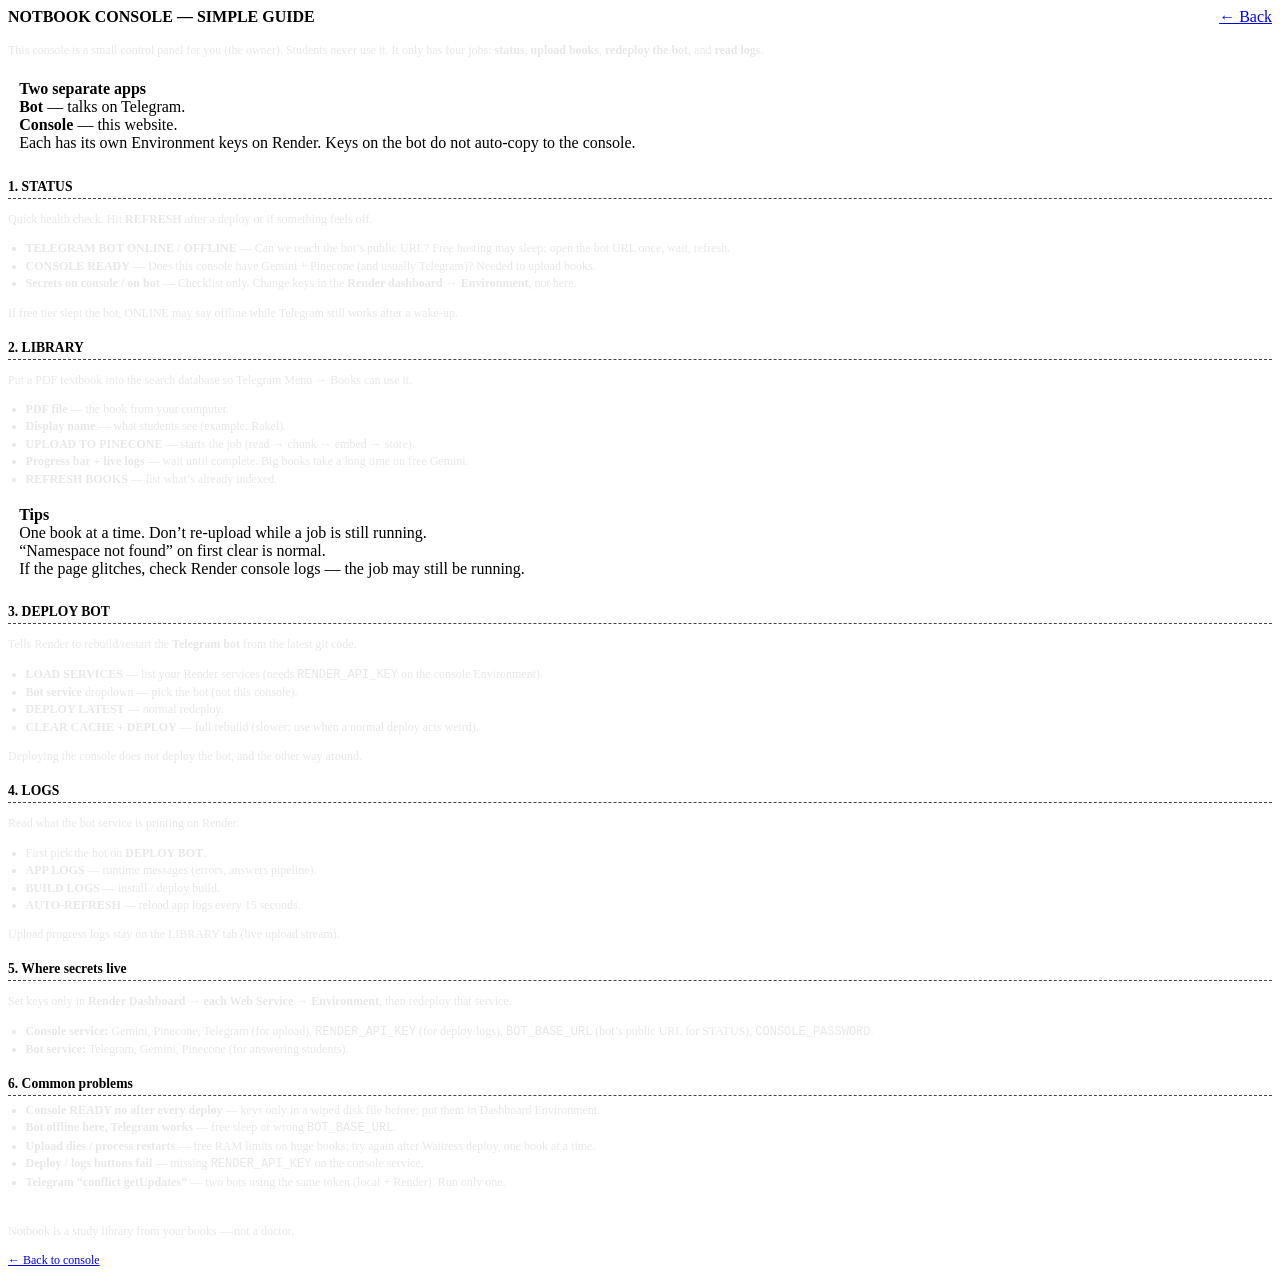
==== commit 449b10f6: "Dark white-on-black console UI with compact viewport layout Invert theme to black background and whi" ====
--- a/deploy_console/templates/docs.html
+++ b/deploy_console/templates/docs.html
@@ -6,18 +6,15 @@
   <title>Notbook Console — Guide</title>
   <link rel="stylesheet" href="/static/style.css" />
   <style>
-    .docs { max-width: 720px; margin: 0 auto; padding: 1.25rem 1.1rem 3rem; }
-    .docs h1 { font-size: 1.15rem; margin: 0; }
-    .docs h2 { font-size: 0.95rem; margin: 1.6rem 0 0.45rem; border-bottom: 1px dashed #000; padding-bottom: 0.25rem; }
-    .docs p, .docs li { font-size: 13px; line-height: 1.55; color: #111; }
-    .docs .lead { color: #333; margin: 0.75rem 0 1rem; }
-    .docs .box { border: 1px solid #000; padding: 0.75rem 0.85rem; margin: 0.75rem 0; }
-    .docs .dim { color: #555; font-size: 12px; }
-    .docs a { color: #000; font-weight: 600; }
-    .docs ul { padding-left: 1.2rem; }
+    .docs h1 { font-size: 1rem; margin: 0; }
+    .docs h2 { font-size: 0.85rem; margin: 1.1rem 0 0.35rem; border-bottom: 1px dashed #444; padding-bottom: 0.2rem; }
+    .docs p, .docs li { font-size: 12px; line-height: 1.45; color: #e8e8e8; }
+    .docs .lead { margin: 0.5rem 0 0.75rem; }
+    .docs .box { padding: 0.55rem 0.7rem; margin: 0.55rem 0; }
+    .docs ul { padding-left: 1.1rem; margin: 0.3rem 0; }
     .docs .topbar {
       display: flex; justify-content: space-between; align-items: baseline; gap: 1rem;
-      margin-bottom: 0.75rem; border-bottom: 2px solid #000; padding-bottom: 0.5rem; flex-wrap: wrap;
+      margin-bottom: 0.55rem; border-bottom: 1px solid #fff; padding-bottom: 0.4rem; flex-wrap: wrap;
     }
   </style>
 </head>
